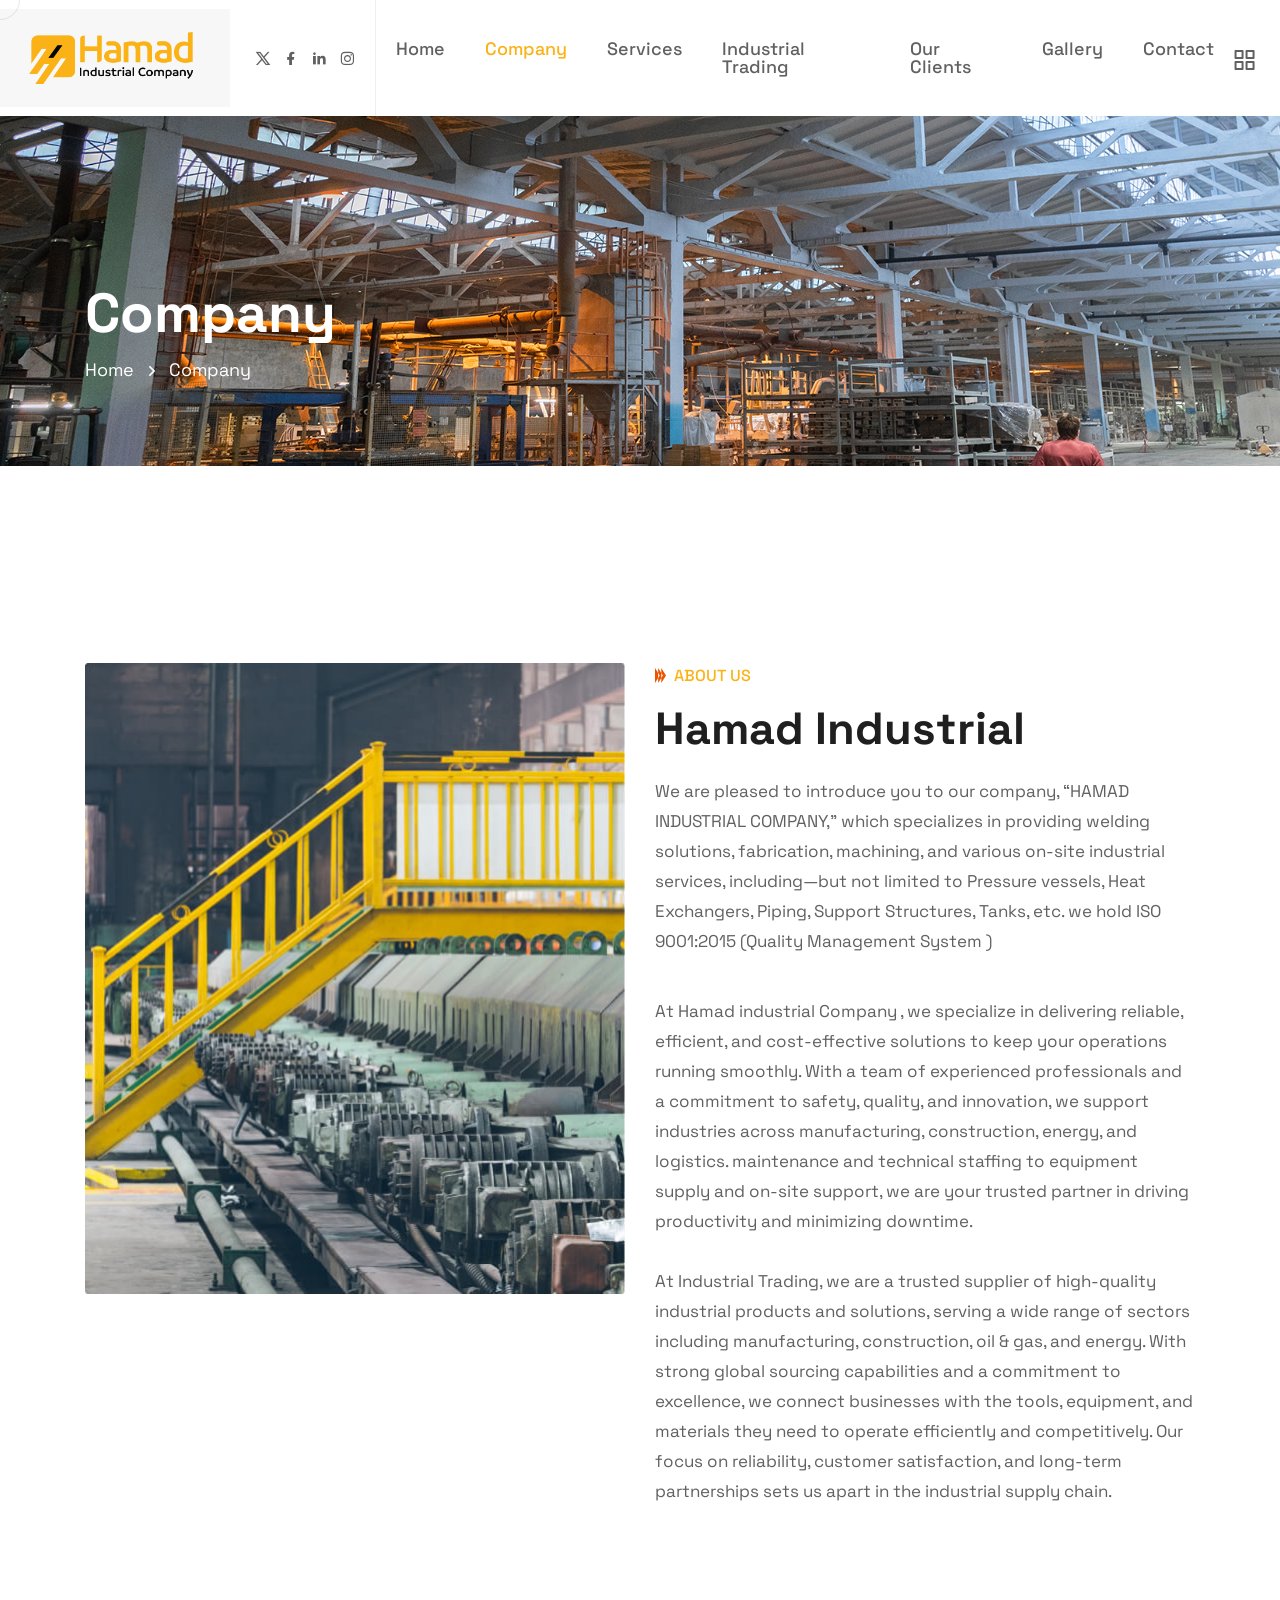
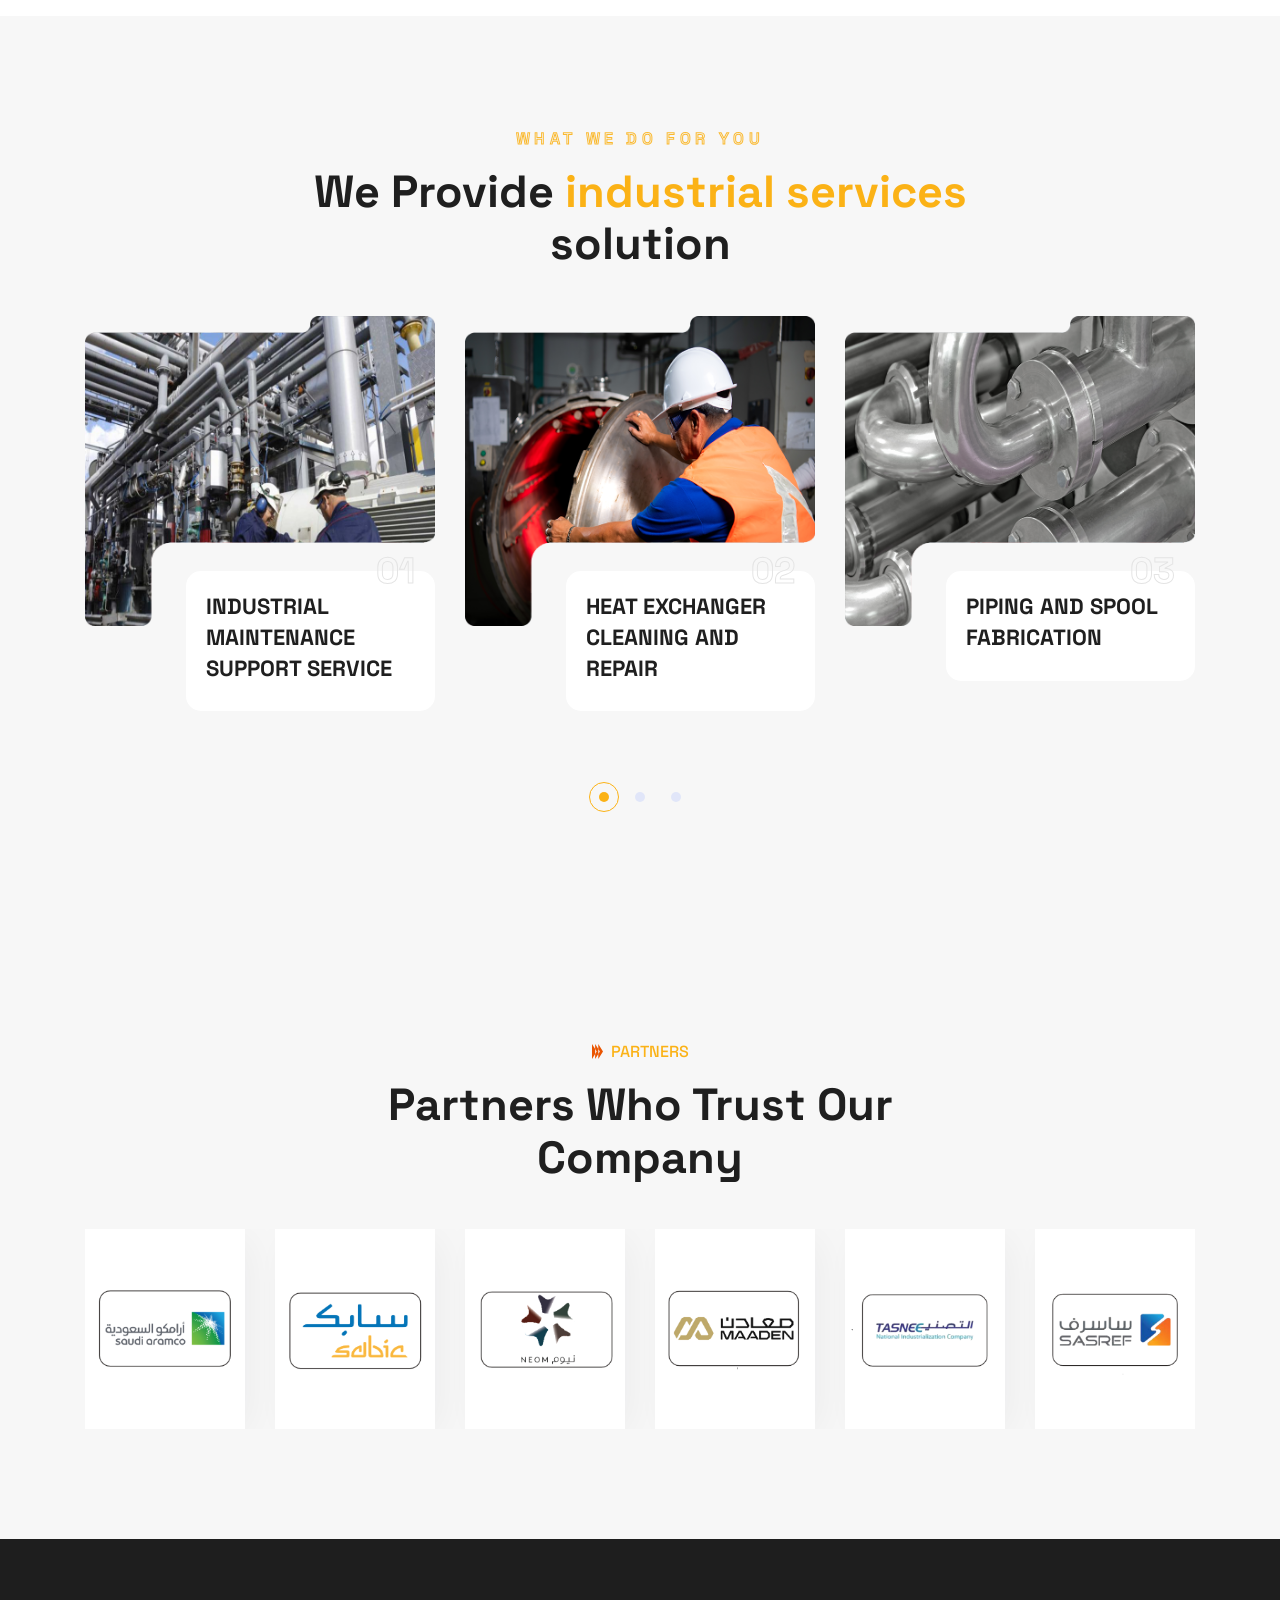
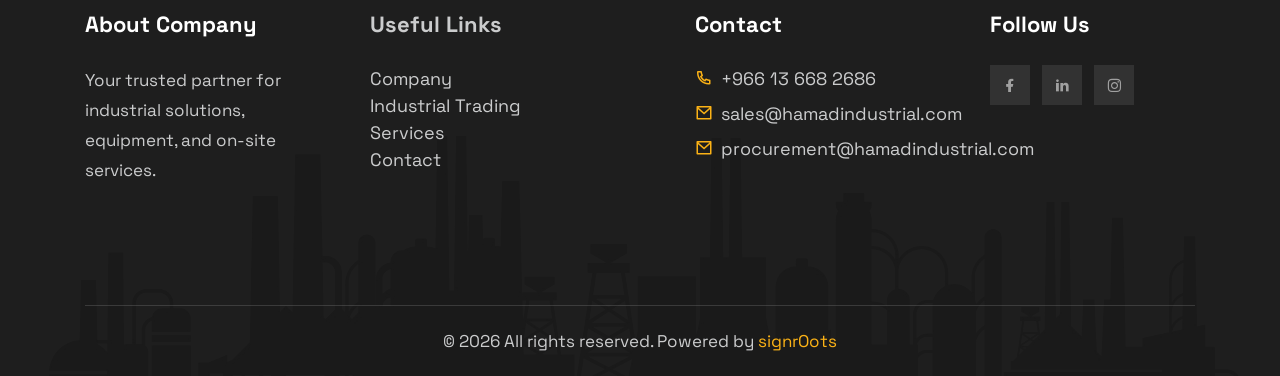
==== Company.html @ 3852805e "client section updated on all pages" ====
<!doctype html>
<html class="no-js" lang="zxx">

<head>
    <meta charset="utf-8">
    <meta http-equiv="x-ua-compatible" content="ie=edge">
    <meta name="template-version" content="1.0.2">
    <title> Company || Hamad Industrial Company</title>
    <meta name="description" content="">
    <meta name="viewport" content="width=device-width, initial-scale=1">
    <!-- Place favicon.ico in the root directory -->
    <link rel="shortcut icon" type="image/x-icon" href="assets/images/favicon.png">
    <!-- CSS here -->
    <link rel="stylesheet" href="assets/css/vendor/bootstrap.min.css">
    <link rel="stylesheet" href="assets/css/vendor/animate.min.css">
    <link rel="stylesheet" href="assets/css/plugins/swiper.min.css">
    <link rel="stylesheet" href="assets/css/plugins/nice-select.css">
    <link rel="stylesheet" href="assets/css/plugins/nouislider.min.css">
    <link rel="stylesheet" href="assets/css/vendor/magnific-popup.css">
    <link rel="stylesheet" href="assets/css/vendor/odometer.min.css">
    <link rel="stylesheet" href="assets/css/vendor/fontawesome-pro.css">
    <link rel="stylesheet" href="assets/css/vendor/spacing.css">
    <link rel="stylesheet" href="assets/css/vendor/remixicon.css">
    <link rel="stylesheet" href="assets/css/main.css">
</head>

<body class="rs-smoother-yes rtl">

    <!-- preloader start -->
    <div id="pre-load">
        <div id="loader" class="loader">
            <div class="loader-container">
                <div class="loader-icon"><img src="assets/images/favicon.png" alt=""></div>
            </div>
        </div>
    </div>
    <!-- preloader end -->

    <!-- preloader start -->

    <div id="rs-mouse">
        <div id="cursor-ball"></div>
    </div>

    <!-- preloader end -->

    <!-- Header area start -->
    <header>
        <div class="rs-header-area rs-header-one" id="header-sticky">
            <div class="container-fluid g-0">
                <div class="rs-header-inner">
                    <div class="rs-header-left">
                        <div class="rs-header-logo-wrapper">
                            <div class="rs-header-logo">
                                <!-- <div class="rs-header-logo-bg"></div> -->
                                <a href="index.html"><img src="assets/images/logo/hamad-logo.png" alt="logo"></a>
                            </div>
                        </div>
                    </div>
                    <div class="rs-header-menu">
                        <div class="rs-theme-social has-transparent has-orange">
                            <a href="#"><i class="ri-twitter-x-line"></i></a>
                            <a href="#"><i class="ri-facebook-fill"></i></a>
                            <a href="#"><i class="ri-linkedin-fill"></i></a>
                            <a href="#"><i class="ri-instagram-line"></i></a>
                        </div>
                        <nav id="mobile-menu" class="main-menu">
                            <ul class="multipage-menu">
                            <li>
                            <a href="index.html">Home</a>
                            </li>

                                <!-- about menu -->
                            <li>
                            <a href="Company.html">Company</a>
                            </li>

                            <!-- service menu -->
                             <li>
                            <a href="services.html">Services</a>
                            </li>
                             <!-- Industrial trading menu -->

                             <li>
                           <a href="industrial-trading.html">Industrial Trading</a>
                            </li>
                             <!-- Our clients menu -->
                             <li>
                            <a href="our-clients.html">Our clients</a>
                            </li>
                             <!-- Our gallery menu -->
                             <li>
                          <a href="gallery.html">Gallery</a>
                            </li>
                                <!-- Our contact menu -->
                             <li>
                            <a href="contact.html">Contact</a>
                            </li>
                            </ul>
                        </nav>
                    </div>
                    <div class="rs-header-right">
                        <div class="rs-header-hamburger">
                            <div class="sidebar-toggle">
                                <a class="bar-icon" href="javascript:void(0)">
                                    <svg xmlns="http://www.w3.org/2000/svg" width="21" height="20" viewBox="0 0 21 20"
                                        fill="none">
                                        <path
                                            d="M8.55566 11H1.55566C1.29045 11 1.03609 11.1054 0.848557 11.2929C0.661021 11.4804 0.555664 11.7348 0.555664 12V19C0.555664 19.2652 0.661021 19.5196 0.848557 19.7071C1.03609 19.8946 1.29045 20 1.55566 20H8.55566C8.82088 20 9.07523 19.8946 9.26277 19.7071C9.45031 19.5196 9.55566 19.2652 9.55566 19V12C9.55566 11.7348 9.45031 11.4804 9.26277 11.2929C9.07523 11.1054 8.82088 11 8.55566 11ZM7.55566 18H2.55566V13H7.55566V18ZM19.5557 0H12.5557C12.2904 0 12.0361 0.105357 11.8486 0.292893C11.661 0.48043 11.5557 0.734784 11.5557 1V8C11.5557 8.26522 11.661 8.51957 11.8486 8.70711C12.0361 8.89464 12.2904 9 12.5557 9H19.5557C19.8209 9 20.0752 8.89464 20.2628 8.70711C20.4503 8.51957 20.5557 8.26522 20.5557 8V1C20.5557 0.734784 20.4503 0.48043 20.2628 0.292893C20.0752 0.105357 19.8209 0 19.5557 0ZM18.5557 7H13.5557V2H18.5557V7ZM19.5557 11H12.5557C12.2904 11 12.0361 11.1054 11.8486 11.2929C11.661 11.4804 11.5557 11.7348 11.5557 12V19C11.5557 19.2652 11.661 19.5196 11.8486 19.7071C12.0361 19.8946 12.2904 20 12.5557 20H19.5557C19.8209 20 20.0752 19.8946 20.2628 19.7071C20.4503 19.5196 20.5557 19.2652 20.5557 19V12C20.5557 11.7348 20.4503 11.4804 20.2628 11.2929C20.0752 11.1054 19.8209 11 19.5557 11ZM18.5557 18H13.5557V13H18.5557V18ZM8.55566 0H1.55566C1.29045 0 1.03609 0.105357 0.848557 0.292893C0.661021 0.48043 0.555664 0.734784 0.555664 1V8C0.555664 8.26522 0.661021 8.51957 0.848557 8.70711C1.03609 8.89464 1.29045 9 1.55566 9H8.55566C8.82088 9 9.07523 8.89464 9.26277 8.70711C9.45031 8.51957 9.55566 8.26522 9.55566 8V1C9.55566 0.734784 9.45031 0.48043 9.26277 0.292893C9.07523 0.105357 8.82088 0 8.55566 0ZM7.55566 7H2.55566V2H7.55566V7Z"
                                            fill="#616161"></path>
                                    </svg>
                                </a>
                            </div>
                        </div>
                    </div>
                </div>
            </div>
        </div>
    </header>
    <!-- Header area end -->

    <!-- Offcanvas area start -->
    <div class="fix">
        <div class="offcanvas-area" data-lenis-prevent>
            <div class="offcanvas-wrapper">
                <div class="offcanvas-content">
                    <div class="offcanvas-top d-flex justify-content-between align-items-center mb-20">
                        <div class="offcanvas-logo">
                            <a class="logo-black" href="index.html"><img src="assets/images/logo/hamad-logo.png"
                                    alt="logo"></a>
                        </div>
                        <div class="offcanvas-close">
                            <button class="offcanvas-close-icon animation--flip">
                                <span class="offcanvas-m-lines">
                                    <span class="offcanvas-m-line line--1"></span><span
                                        class="offcanvas-m-line line--2"></span><span
                                        class="offcanvas-m-line line--3"></span>
                                </span>
                            </button>
                        </div>
                    </div>
                    <div class="offcanvas-about mb-30 d-none d-sm-block">
                        <p>Welcome to Hamad Industrial Company, a trusted provider of welding, fabrication, machining, and on-site industrial services, including pressure vessels, heat exchangers, piping, and tanks.
                        </p>
                    </div>
                    
                    <div class="mobile-menu">
                        <div class="rs-offcanvas-menu mb-25">
                            <nav></nav>
                        </div>
                    </div>
                    <div class="offcanvas-contact mb-30">
                        <h4 class="offcanvas-title-meta">Contact Info</h4>
                        <ul>
                            <li class="d-flex align-items-center gap-15">
                                <div class="offcanvas-contact-icon">
                                    <svg xmlns="http://www.w3.org/2000/svg" width="14" height="18" viewBox="0 0 14 18"
                                        fill="none">
                                        <path
                                            d="M11.8768 9.68475C11.3059 10.835 10.5331 11.9818 9.74128 13.0109C8.95198 14.0368 8.15999 14.9249 7.5643 15.5572C7.48514 15.6412 7.40956 15.7206 7.33802 15.7951C7.26648 15.7206 7.1909 15.6412 7.11174 15.5572C6.51605 14.9249 5.72406 14.0368 4.93476 13.0109C4.14299 11.9818 3.37019 10.835 2.79925 9.68475C2.22242 8.52266 1.89032 7.43373 1.89032 6.5C1.89032 3.50846 4.32934 1.08333 7.33802 1.08333C10.3467 1.08333 12.7857 3.50846 12.7857 6.5C12.7857 7.43373 12.4536 8.52266 11.8768 9.68475ZM7.33802 17.3333C7.33802 17.3333 13.8753 11.1732 13.8753 6.5C13.8753 2.91015 10.9484 0 7.33802 0C3.7276 0 0.800781 2.91015 0.800781 6.5C0.800781 11.1732 7.33802 17.3333 7.33802 17.3333Z"
                                            fill="#6D6D6D"></path>
                                        <path
                                            d="M7.33802 8.66667C6.13455 8.66667 5.15894 7.69662 5.15894 6.5C5.15894 5.30338 6.13455 4.33333 7.33802 4.33333C8.54149 4.33333 9.5171 5.30338 9.5171 6.5C9.5171 7.69662 8.54149 8.66667 7.33802 8.66667ZM7.33802 9.75C9.14323 9.75 10.6066 8.29492 10.6066 6.5C10.6066 4.70507 9.14323 3.25 7.33802 3.25C5.53281 3.25 4.0694 4.70507 4.0694 6.5C4.0694 8.29492 5.53281 9.75 7.33802 9.75Z"
                                            fill="#6D6D6D"></path>
                                    </svg>
                                </div>
                                <div class="offcanvas-contact-text">
                                    <a href="#">7917 Abdulrahman Al Ouzai St,<br> Al Jubail, Saudi Arabia
                                        </a>
                                </div>
                            </li>
                            <li class="d-flex align-items-center gap-15">
                                <div class="offcanvas-contact-icon">
                                    <svg xmlns="http://www.w3.org/2000/svg" width="16" height="16" viewBox="0 0 16 16"
                                        fill="none">
                                        <path
                                            d="M3.65387 1.32849C3.40343 1.00649 2.92745 0.976861 2.639 1.26531L1.60508 2.29923C1.1216 2.78271 0.94387 3.46766 1.1551 4.06847C2.00338 6.48124 3.39215 8.74671 5.32272 10.6773C7.25329 12.6078 9.51876 13.9966 11.9315 14.8449C12.5323 15.0561 13.2173 14.8784 13.7008 14.3949L14.7347 13.361C15.0231 13.0726 14.9935 12.5966 14.6715 12.3461L12.3653 10.5524C12.2008 10.4245 11.9866 10.3793 11.7845 10.4298L9.59541 10.9771C9.00082 11.1257 8.37183 10.9515 7.93845 10.5181L5.48187 8.06155C5.04849 7.62817 4.87427 6.99919 5.02292 6.40459L5.57019 4.21553C5.62073 4.01336 5.57552 3.79918 5.44758 3.63468L3.65387 1.32849ZM1.88477 0.511076C2.62689 -0.231039 3.8515 -0.154797 4.49583 0.673634L6.28954 2.97983C6.6187 3.40304 6.73502 3.95409 6.60498 4.47423L6.05772 6.66329C5.99994 6.8944 6.06766 7.13888 6.2361 7.30732L8.69268 9.7639C8.86113 9.93235 9.1056 10.0001 9.33671 9.94229L11.5258 9.39502C12.0459 9.26499 12.597 9.3813 13.0202 9.71047L15.3264 11.5042C16.1548 12.1485 16.231 13.3731 15.4889 14.1152L14.455 15.1492C13.7153 15.8889 12.6089 16.2137 11.5778 15.8512C9.01754 14.9511 6.61438 13.4774 4.56849 11.4315C2.5226 9.38562 1.04895 6.98246 0.148838 4.42225C-0.213682 3.39112 0.11113 2.28472 0.85085 1.545L1.88477 0.511076Z"
                                            fill="#6D6D6D"></path>
                                        <path
                                            d="M11 0.5C11 0.223858 11.2239 0 11.5 0H15.5C15.7761 0 16 0.223858 16 0.5V4.5C16 4.77614 15.7761 5 15.5 5C15.2239 5 15 4.77614 15 4.5V1.70711L10.8536 5.85355C10.6583 6.04882 10.3417 6.04882 10.1464 5.85355C9.95118 5.65829 9.95118 5.34171 10.1464 5.14645L14.2929 1H11.5C11.2239 1 11 0.776142 11 0.5Z"
                                            fill="#6D6D6D"></path>
                                    </svg>
                                </div>
                                <div class="offcanvas-contact-text">
                                     <a href="tel:+966136682686">+966 13 668 2686</a>
                                </div>
                            </li>
                            <li class="d-flex align-items-center gap-15">
                                <div class="offcanvas-contact-icon">
                                    <svg xmlns="http://www.w3.org/2000/svg" width="16" height="16" viewBox="0 0 16 16"
                                        fill="none">
                                        <path
                                            d="M2 2C0.895431 2 0 2.89543 0 4V12L2.58386e-05 12.0103C0.00555998 13.1101 0.898859 14 2 14H7.5C7.77614 14 8 13.7761 8 13.5C8 13.2239 7.77614 13 7.5 13H2C1.53715 13 1.14774 12.6855 1.03376 12.2586L6.67417 8.7876L8 9.5831L15 5.3831V8.5C15 8.77614 15.2239 9 15.5 9C15.7761 9 16 8.77614 16 8.5V4C16 2.89543 15.1046 2 14 2H2ZM5.70808 8.20794L1 11.1052V5.3831L5.70808 8.20794ZM1 4.2169V4C1 3.44772 1.44772 3 2 3H14C14.5523 3 15 3.44772 15 4V4.2169L8 8.4169L1 4.2169Z"
                                            fill="#6D6D6D"></path>
                                        <path
                                            d="M14.2467 14.2686C15.2567 14.2686 15.8339 13.4116 15.8339 12.2442V12.0344C15.8339 10.4297 14.6402 9 12.5197 9H12.4847C10.421 9 9 10.3598 9 12.4322V12.6465C9 14.8195 10.4385 16 12.3579 16H12.4016C12.9963 16 13.4204 15.9257 13.639 15.8251V15.0949C13.3941 15.2042 12.9656 15.2742 12.4585 15.2742H12.4147C11.0812 15.2742 9.84385 14.4872 9.84385 12.6202V12.4628C9.84385 10.8057 10.9019 9.73891 12.4847 9.73891H12.524C14.0587 9.73891 15.0075 10.7883 15.0075 12.065V12.183C15.0075 13.158 14.6839 13.5734 14.3691 13.5734C14.1374 13.5734 13.9582 13.4247 13.9582 13.1537V10.9631H13.0531V11.5315H13.0225C12.9394 11.2342 12.6552 10.9019 12.0693 10.9019C11.2911 10.9019 10.8101 11.4572 10.8101 12.3011V12.8301C10.8101 13.722 11.2998 14.2642 12.0693 14.2642C12.5415 14.2642 12.9656 14.0369 13.0837 13.6215H13.1274C13.2455 14.0412 13.7439 14.2686 14.2467 14.2686ZM11.7939 12.6814V12.4541C11.7939 11.9076 12.0212 11.6627 12.3666 11.6627C12.664 11.6627 12.9394 11.8551 12.9394 12.371V12.7383C12.9394 13.3111 12.6858 13.4816 12.3754 13.4816C12.0212 13.4816 11.7939 13.2673 11.7939 12.6814Z"
                                            fill="#6D6D6D"></path>
                                    </svg>
                                </div>
                                <div class="offcanvas-contact-text">
                                    <a href="mailto:sales@hamadindustrial.com">sales@hamadindustrial.com</a>
                                </div>
                               
                            </li>
                        </ul>
                    </div>
                    <div class="offcanvas-social">
                        <h4 class="offcanvas-title-meta">Subscribe & Follow</h4>
                        <ul>
                            <li><a href="#"><i class="fab fa-facebook-f"></i></a></li>
                            <li><a href="#"><i class="fab fa-youtube"></i></a></li>
                            <li><a href="#"><i class="fab fa-linkedin"></i></a></li>
                        </ul>
                    </div>
                </div>
            </div>
        </div>
    </div>
    <div class="offcanvas-overlay"></div>
    <div class="offcanvas-overlay-white"></div>
    <!-- Offcanvas area end -->


    <!-- Body main wrapper start -->
    <main>

        <!-- breadcrumb area start -->
        <section class="rs-breadcrumb-area rs-breadcrumb-one p-relative">
            <div class="rs-breadcrumb-bg" data-background="assets/images/bg/breadcrumb-bg-01.png"></div>
            <div class="container">
                <div class="row">
                    <div class="col-xxl-6 col-xl-8 col-lg-8">
                        <div class="rs-breadcrumb-content-wrapper">
                            <div class="rs-breadcrumb-title-wrapper">
                                <h1 class="rs-breadcrumb-title">Company</h1>
                            </div>
                            <div class="rs-breadcrumb-menu">
                                <nav>
                                    <ul>
                                       <li><span><a href="index.html">Home</a></span></li>
                                        <li><span>Company</span></li>
                                    </ul>
                                </nav>
                            </div>
                        </div>
                    </div>
                </div>
            </div>
        </section>
        <!-- breadcrumb area end -->

        <!-- about area start -->
        <section class="rs-about-area section-space rs-about-thirteen">
            <div class="container">
                <div class="row align-items-xxl-center g-5">
                    <div class="col-xl-6 col-lg-5">
                        <div class="rs-about-thumb-wrapper">
                            <div class="rs-about-thumb has-large rs-image scroll_reveal reveal_left reveal-active">
                                <img decoding="async" src="assets/images/about/about-1.png" alt="image">
                            </div>
                            <div class="rs-about-thumb has-small rs-image scroll_reveal reveal_right reveal-active">
                                <img decoding="async" src="assets/images/about/about-2.png" alt="image">
                            </div>
                        </div>
                    </div>
                    <div class="col-xl-6 col-lg-7">
                        <div class="rs-about-wrapper">
                            <div class="rs-about-content-wrapper">
                                <div class="rs-section-title-wrapper">
                                    <span class="rs-section-subtitle has-theme-orange justify-content-start">
                                        <svg xmlns="http://www.w3.org/2000/svg" width="11" height="15"
                                            viewBox="0 0 11 15" fill="none">
                                            <path d="M3.14286 10L0 15L8.78104e-07 0L3.14286 5V10Z" fill="#EA5501">
                                            </path>
                                            <path fill-rule="evenodd" clip-rule="evenodd"
                                                d="M6.28571 10L3.14286 15L3.14286 10L4.71428 7.5L3.14286 5L3.14286 0L6.28571 5L6.28571 10ZM6.28571 10L7.85714 7.5L6.28571 5V0L11 7.5L6.28571 15V10Z"
                                                fill="#EA5501"></path>
                                        </svg>
                                        About Us
                                    </span>
                                    <h2 class="rs-section-title rs-split-text-enable split-in-fade"> Hamad Industrial
                                    </h2>
                                    <p class="descrip">We are pleased to introduce you to our company, “HAMAD INDUSTRIAL COMPANY,” which specializes in providing welding solutions, fabrication, machining, and various on-site industrial services, including—but not limited to Pressure vessels, Heat Exchangers, Piping, Support Structures, Tanks, etc. we hold ISO 9001:2015 (Quality Management System )</p>
                               <p>At Hamad industrial Company , we specialize in delivering reliable, efficient, and cost-effective solutions to keep your operations running smoothly. With a team of experienced professionals and a commitment to safety, quality, and innovation, we support industries across manufacturing, construction, energy, and logistics. maintenance and technical staffing to equipment supply and on-site support, we are your trusted partner in driving productivity and minimizing downtime.</p>
                                <p>At Industrial Trading, we are a trusted supplier of high-quality industrial products and solutions, serving a wide range of sectors including manufacturing, construction, oil & gas, and energy. With strong global sourcing capabilities and a commitment to excellence, we connect businesses with the tools, equipment, and materials they need to operate efficiently and competitively. Our focus on reliability, customer satisfaction, and long-term partnerships sets us apart in the industrial supply chain.</p>
                            </div>
                                
                                <div class="rs-aobut-tab-content-wrapper">
                                    <div class="tab-content rs-about-tab-anim" id="pills-tabContent">
                                        
                                        <div class="tab-pane fade" id="pills-item-two" role="tabpanel"
                                            aria-labelledby="pills-item-two-tab" tabindex="0">
                                            <div class="rs-about-tab-content">
                                                <p>Welcome to Industrie, a leading industry innovator with a rich
                                                    history of
                                                    excellence
                                                    with a passion make also for precision we have been empowering
                                                    industries and
                                                    driving progress for</p>
                                                <div class="rs-about-feature-list">
                                                    <div class="rs-list-item has-theme-orange">
                                                        <ul>
                                                            <li>
                                                                <i class="fa-regular fa-check"></i>
                                                                Quality Control System
                                                            </li>
                                                            <li>
                                                                <i class="fa-regular fa-check"></i>
                                                                Building Quality Industrial
                                                            </li>
                                                        </ul>
                                                    </div>
                                                </div>
                                            </div>
                                        </div>
                                        <div class="tab-pane fade" id="pills-item-three" role="tabpanel"
                                            aria-labelledby="pills-item-three-tab" tabindex="0">
                                            <div class="rs-about-tab-content">
                                                <p>Welcome to Industrie, a leading industry innovator with a rich
                                                    history of
                                                    excellence
                                                    with a passion make also for precision we have been empowering
                                                    industries and
                                                    driving progress for</p>
                                                <div class="rs-about-feature-list">
                                                    <div class="rs-list-item has-theme-orange">
                                                        <ul>
                                                            <li>
                                                                <i class="fa-regular fa-check"></i>
                                                                Quality Control System
                                                            </li>
                                                            <li>
                                                                <i class="fa-regular fa-check"></i>
                                                                Building Quality Industrial
                                                            </li>
                                                        </ul>
                                                    </div>
                                                </div>
                                            </div>
                                        </div>
                                    </div>
                                </div>
                            </div>
                        </div>
                    </div>
                </div>
            </div>
        </section>
        <!-- about area end -->

       

        <!-- services area start -->
        <section class="rs-services-area section-space rs-services-nine primary-bg rs-swiper">
            <div class="container">
                <div class="row  g-5 justify-content-center section-title-space align-items-center">
                    <div class="col-xl-9 col-lg-10">
                        <div class="rs-section-title-wrapper text-center">
                            <span class="rs-section-subtitle has-stroke">
                                What We Do For You
                            </span>
                            <h2 class="rs-section-title rs-split-text-enable split-in-fade">We Provide
                                <span class="rs-theme-orange">industrial
                                    services </span>solution</h2>
                        </div>
                    </div>
                </div>
                <div class="row">
                    <div class="col-12">
                        <div class="rs-services-slider-wrapper">
                            <div class="swiper" data-clone-slides="false" data-loop="false" data-speed="2000"
                                data-autoplay="true" data-dots-dynamic="false" data-hover-pause="true"
                                data-effect="false" data-delay="1000" data-item="3" data-item-xl="2" data-item-lg="2"
                                data-item-md="2" data-item-sm="1" data-item-xs="1" data-item-mobile="1"
                                data-margin="30">
                                <div class="swiper-wrapper process-counts">
                                    <div class="swiper-slide">
                                        <div class="rs-services-item">
                                            <div class="rs-services-thumb">
                                                <img src="assets/images/services/service-1.png" alt="image">
                                            </div>
                                            <div class="rs-services-content">
                                                <h5 class="rs-services-title"><a href="services.html">
                                                        INDUSTRIAL MAINTENANCE SUPPORT SERVICE
                                                    </a></h5>
                                            </div>
                                        </div>
                                    </div>
                                    <div class="swiper-slide">
                                        <div class="rs-services-item">
                                            <div class="rs-services-thumb">
                                                <img src="assets/images/services/service-2.png" alt="image">
                                            </div>
                                            <div class="rs-services-content">
                                                <h5 class="rs-services-title"><a href="services.html">
                                                        HEAT EXCHANGER CLEANING AND REPAIR</a><br>
                                                </h5>
                                            </div>
                                        </div>
                                    </div>
                                    <div class="swiper-slide">
                                        <div class="rs-services-item">
                                            <div class="rs-services-thumb">
                                                <img src="assets/images/services/service-3.png" alt="image">
                                            </div>
                                            <div class="rs-services-content">
                                                <h5 class="rs-services-title"><a href="services.html">
                                                        PIPING AND SPOOL FABRICATION </a><br>
                                                </h5>
                                                <div class="rs-services-descrip">                                                </div>
                                            </div>
                                        </div>
                                    </div>
                                    <div class="swiper-slide">
                                        <div class="rs-services-item">
                                            <div class="rs-services-thumb">
                                                <img src="assets/images/services/service-4.png" alt="image">
                                            </div>
                                            <div class="rs-services-content">
                                                <h5 class="rs-services-title"><a href="services.html">
                                                        TANK & PRESSURE VESSEL FABRICATION & REPAIR
                                                    </a><br></h5>
                                            </div>
                                        </div>
                                    </div>
                                    <div class="swiper-slide">
                                        <div class="rs-services-item">
                                            <div class="rs-services-thumb">
                                                <img src="assets/images/services/service-5.png" alt="image">
                                            </div>
                                            <div class="rs-services-content">
                                                <h5 class="rs-services-title"><a href="services.html">
                                                        VALVE REPLACING AND WELDING SERVICE</a><br>
                                                </h5>
                                            </div>
                                        </div>
                                    </div>
                                </div>
                                <!-- if we need pagination -->
                                <div class="rs-services-pagination">
                                    <div class="swiper-pagination rs-pagination has-theme-orange"></div>
                                </div>
                            </div>
                        </div>
                    </div>
                </div>
            </div>
        </section>
        <!-- services area end -->

        <!-- brand area start -->
        <section class="rs-brand-area rs-brand-one section-space primary-bg rs-swiper">
            <div class="rs-brand-bg-thumb" data-background="assets/images/bg/brand-bg-04.png"></div>
            <div class="container">
                <div class="row  g-5 section-title-space justify-content-center">
                    <div class="col-xl-7 col-lg-7">
                        <div class="rs-section-title-wrapper text-center">
                            <span class="rs-section-subtitle has-theme-orange">
                                <svg xmlns="http://www.w3.org/2000/svg" width="11" height="15" viewBox="0 0 11 15"
                                    fill="none">
                                    <path d="M3.14286 10L0 15L8.78104e-07 0L3.14286 5V10Z" fill="#EA5501"></path>
                                    <path fill-rule="evenodd" clip-rule="evenodd"
                                        d="M6.28571 10L3.14286 15L3.14286 10L4.71428 7.5L3.14286 5L3.14286 0L6.28571 5L6.28571 10ZM6.28571 10L7.85714 7.5L6.28571 5V0L11 7.5L6.28571 15V10Z"
                                        fill="#EA5501"></path>
                                </svg>
                                Partners
                            </span>
                            <h2 class="rs-section-title rs-split-text-enable split-in-fade">Partners Who Trust Our Company
                            </h2>
                        </div>
                    </div>
                </div>
                <div class="row">
                    <div class="col-xl-12">
                        <div class="rs-brand-wrapper">
                            <div class="swiper" data-clone-slides="false" data-loop="true" data-speed="1500"
                                data-autoplay="false" data-dots-dynamic="false" data-center-mode="false"
                                data-hover-pause="true" data-effect="false" data-delay="1500" data-item="6"
                                data-item-xl="4" data-item-lg="4" data-item-md="3" data-item-sm="2" data-item-xs="2"
                                data-item-mobile="1">
                                <div class="swiper-wrapper">
                                    <div class="swiper-slide">
                                        <div class="rs-brand-item">
                                            <div class="rs-brand-thumb">
                                                <img src="assets/images/client/client-1.png" alt="image">
                                            </div>
                                        </div>
                                    </div>
                                    <div class="swiper-slide">
                                        <div class="rs-brand-item">
                                            <div class="rs-brand-thumb">
                                                <img src="assets/images/client/client-2.png" alt="image">
                                            </div>
                                        </div>
                                    </div>
                                    <div class="swiper-slide">
                                        <div class="rs-brand-item">
                                            <div class="rs-brand-thumb">
                                                <img src="assets/images/client/client-3.png" alt="image">
                                            </div>
                                        </div>
                                    </div>
                                    <div class="swiper-slide">
                                        <div class="rs-brand-item">
                                            <div class="rs-brand-thumb">
                                                <img src="assets/images/client/client-4.png" alt="image">
                                            </div>
                                        </div>
                                    </div>
                                    <div class="swiper-slide">
                                        <div class="rs-brand-item">
                                            <div class="rs-brand-thumb">
                                                <img src="assets/images/client/client-5.png" alt="image">
                                            </div>
                                        </div>
                                    </div>
                                    <div class="swiper-slide">
                                        <div class="rs-brand-item">
                                            <div class="rs-brand-thumb">
                                                <img src="assets/images/client/client-6.png" alt="image">
                                            </div>
                                        </div>
                                    </div>
                                    <div class="swiper-slide">
                                        <div class="rs-brand-item">
                                            <div class="rs-brand-thumb">
                                                <img src="assets/images/client/client-7.png" alt="image">
                                            </div>
                                        </div>
                                    </div>
                                    <div class="swiper-slide">
                                        <div class="rs-brand-item">
                                            <div class="rs-brand-thumb">
                                                <img src="assets/images/client/client-8.png" alt="image">
                                            </div>
                                        </div>
                                    </div>
                                    <div class="swiper-slide">
                                        <div class="rs-brand-item">
                                            <div class="rs-brand-thumb">
                                                <img src="assets/images/client/client-9.png" alt="image">
                                            </div>
                                        </div>
                                    </div>
                                </div>
                            </div>
                        </div>
                    </div>
                </div>
            </div>
        </section>
        <!-- brand area end -->


       

    </main>
    <!-- Body main wrapper end -->

    <div class="rs-footer-bg-thumb-wrapper has-theme-orange">
        <div class="rs-footer-bg-thumb" data-background="assets/images/bg/footer-bg-02.png"></div>

    
        <!-- Body main wrapper end -->

  <!-- footer area start -->
<footer>
    <div class="rs-footer-area rs-footer-two has-theme-orange">
        <div class="container">
            <div class="rs-footer-top">
                <div class="row g-5">
                    <!--  About Company -->
                    <div class="col-xxl-3 col-xl-3 col-lg-3 col-md-6 col-sm-6">
                        <div class="rs-footer-widget footer-2-col-1 text-center text-md-start">
                            <h5 class="rs-footer-widget-title">About Company</h5>
                            <div class="rs-footer-widget-content">
                                <p class="rs-footer-widget-description">
                                    Your trusted partner for industrial solutions, equipment, and on-site services.
                                </p>
                            </div>
                        </div>
                    </div>

                   <!-- Useful Links -->
                    <div class="col-xxl-3 col-xl-3 col-lg-3 col-md-6 col-sm-6">
                        <div class="rs-footer-widget footer-2-col-2">
                            <h5 class="rs-footer-widget-title" style="color: #cbcccd;">Useful Links</h5>
                            <div class="rs-footer-widget-content">
                                <ul class="rs-footer-widget-links has-theme-orange" style="list-style: none; padding: 0; margin: 0;">
                                    <li><a href="Company.html" style="color: #cbcccd; text-decoration: none;">Company</a></li>
                                    <li><a href="industrial-trading.html" style="color: #cbcccd; text-decoration: none;">Industrial Trading</a></li>
                                   <li><a href="services.html" style="color: #cbcccd; text-decoration: none;">Services</a></li>
                                    <li><a href="contact.html" style="color: #cbcccd; text-decoration: none;">Contact</a></li>
                                </ul>
                            </div>
                        </div>
                    </div>

                     <!-- Contact -->
                    <div class="col-xxl-3 col-xl-3 col-lg-3 col-md-6 col-sm-6">
                        <div class="rs-footer-widget footer-2-col-3">
                            <h5 class="rs-footer-widget-title">Contact</h5>
                            <div class="rs-footer-widget-content">
                                <ul class="rs-footer-contact-info list-unstyled">
                                    <li style="display: flex; align-items: center; gap: 8px; margin-bottom: 8px;">
                                        <i class="ri-phone-line" style="font-size: 18px; color: var(--theme-color, #fbb216);"></i>
                                        <a href="tel:+966136682686" style="color: #cbcccd; text-decoration: none;"> +966 13 668 2686</a>
                                    </li>
                                    <li style="display: flex; align-items: center; gap: 8px; margin-bottom: 8px;">
                                        <i class="ri-mail-line" style="font-size: 18px; color: var(--theme-color, #fbb216);"></i>
                                       <a href="mailto:sales@hamadindustrial.com" style="color: #cbcccd; text-decoration: none;"> sales@hamadindustrial.com</a>
                                    </li>
                                    <li style="display: flex; align-items: center; gap: 8px;">
                                        <i class="ri-mail-line" style="font-size: 18px; color: var(--theme-color, #fbb216);"></i>
                                        <a href="mailto:procurement@hamadindustrial.com"   style="color: #cbcccd; text-decoration: none;" >procurement@hamadindustrial.com</a>
                                    </li>
                                </ul>
                            </div>
                        </div>
                    </div>

                    <!--  Social Media -->
                    <div class="col-xxl-3 col-xl-3 col-lg-3 col-md-6 col-sm-6">
                        <div class="rs-footer-widget footer-2-col-4">
                            <h5 class="rs-footer-widget-title">Follow Us</h5>
                            <div class="rs-footer-widget-content">
                                <div class="rs-theme-social has-theme-orange" style="display: flex; gap: 12px;">
                                    <a href="#"><i class="ri-facebook-fill"></i></a>
                                    <a href="#"><i class="ri-linkedin-fill"></i></a>
                                    <a href="#"><i class="ri-instagram-line"></i></a>
                                </div>
                            </div>
                        </div>
                    </div>
                </div>
            </div>

            <!-- Footer Copyright -->
            <div class="rs-footer-copyright-area rs-copyright-one">
                <div class="container">
                    <div class="row justify-content-center">
                        <div class="col-xl-12">
                            <div class="rs-footer-copyright has-theme-orange text-center">
                                <p class="underline">© <span id="year">2025</span> All rights reserved. Powered by 
                                    <a href="https://signroots.com/" target="_blank" rel="noopener noreferrer">signrOots</a>
                                </p>
                            </div>
                        </div>
                    </div>
                </div>
            </div>
        </div>
    </div>
</footer>
<!-- footer area end -->

    </div>


    <!-- back to top -->
    <!-- Backtotop start -->
    <div class="backtotop-wrap cursor-pointer">
        <svg class="backtotop-circle svg-content" width="100%" height="100%" viewBox="-1 -1 102 102">
            <path d="M50,1 a49,49 0 0,1 0,98 a49,49 0 0,1 0,-98" />
        </svg>
    </div>
    <!-- Backtotop end -->

    <!-- JS here -->
    <script src="assets/js/vendor/jquery-3.7.1.min.js"></script>
    <script src="assets/js/plugins/waypoints.min.js"></script>
    <script src="assets/js/vendor/bootstrap.bundle.min.js"></script>
    <script src="assets/js/plugins/meanmenu.min.js"></script>
    <script src="assets/js/plugins/swiper.min.js"></script>
    <script src="assets/js/plugins/wow.min.js"></script>
    <script src="assets/js/vendor/magnific-popup.min.js"></script>
    <script src="assets/js/vendor/isotope.pkgd.min.js"></script>
    <script src="assets/js/vendor/imagesloaded.pkgd.min.js"></script>
    <script src="assets/js/plugins/nice-select.min.js"></script>
    <script src="assets/js/plugins/jarallax.min.js"></script>
    <script src="assets/js/vendor/ajax-form.js"></script>
    <script src="assets/js/plugins/easypie.js"></script>
    <script src="assets/js/plugins/headding-title.js"></script>
    <script src="assets/js/plugins/lenis.min.js"></script>
    <script src="assets/js/plugins/gsap.min.js"></script>
    <script src="assets/js/plugins/rs-anim-int.js"></script>
    <script src="assets/js/plugins/rs-scroll-trigger.min.js"></script>
    <script src="assets/js/plugins/rs-splitText.min.js"></script>
    <script src="assets/js/plugins/jquery.lettering.js"></script>
    <script src="assets/js/plugins/parallax-effect.min.js"></script>
    <script src="assets/js/plugins/jquery.appear.min.js"></script>
    <script src="assets/js/plugins/marquee.min.js"></script>
    <script src="assets/js/plugins/chart.umd.min.js"></script>
    <script src="assets/js/plugins/nouislider.min.js"></script>
    <script src="assets/js/vendor/purecounter.js"></script>
    <script src="assets/js/vendor/odometer.min.js"></script>
    <script src="assets/js/main.js"></script>
</body>

</html>
---- assets/css/plugins/nouislider.min.css ----
.noUi-target,.noUi-target *{-webkit-touch-callout:none;-webkit-tap-highlight-color:transparent;-webkit-user-select:none;-ms-touch-action:none;touch-action:none;-ms-user-select:none;-moz-user-select:none;user-select:none;-webkit-box-sizing:border-box;box-sizing:border-box}.noUi-target{position:relative}.noUi-base,.noUi-connects{width:100%;height:100%;position:relative;z-index:1}.noUi-connects{overflow:hidden;z-index:0}.noUi-connect,.noUi-origin{will-change:transform;position:absolute;z-index:1;top:0;right:0;height:100%;width:100%;-ms-transform-origin:0 0;-webkit-transform-origin:0 0;-webkit-transform-style:preserve-3d;transform-origin:0 0;-webkit-transform-style:flat;transform-style:flat}.noUi-txt-dir-rtl.noUi-horizontal .noUi-origin{left:0;right:auto}.noUi-vertical .noUi-origin{top:-100%;width:0}.noUi-horizontal .noUi-origin{height:0}.noUi-handle{-webkit-backface-visibility:hidden;backface-visibility:hidden;position:absolute}.noUi-touch-area{height:100%;width:100%}.noUi-state-tap .noUi-connect,.noUi-state-tap .noUi-origin{-webkit-transition:transform .3s;-webkit-transition:-webkit-transform .3s;transition:-webkit-transform .3s;transition:transform .3s;transition:transform .3s, -webkit-transform .3s}.noUi-state-drag *{cursor:inherit!important}.noUi-horizontal{height:18px}.noUi-horizontal .noUi-handle{width:34px;height:28px;right:-17px;top:-6px}.noUi-vertical{width:18px}.noUi-vertical .noUi-handle{width:28px;height:34px;right:-6px;bottom:-17px}.noUi-txt-dir-rtl.noUi-horizontal .noUi-handle{left:-17px;right:auto}.noUi-target{background:#FAFAFA;border-radius:4px;border:1px solid #D3D3D3;-webkit-box-shadow:inset 0 1px 1px #F0F0F0,0 3px 6px -5px #BBB;box-shadow:inset 0 1px 1px #F0F0F0,0 3px 6px -5px #BBB}.noUi-connects{border-radius:3px}.noUi-connect{background:#3FB8AF}.noUi-draggable{cursor:ew-resize}.noUi-vertical .noUi-draggable{cursor:ns-resize}.noUi-handle{border:1px solid #D9D9D9;border-radius:3px;background:#FFF;cursor:default;-webkit-box-shadow:inset 0 0 1px #FFF,inset 0 1px 7px #EBEBEB,0 3px 6px -3px #BBB;box-shadow:inset 0 0 1px #FFF,inset 0 1px 7px #EBEBEB,0 3px 6px -3px #BBB}.noUi-active{-webkit-box-shadow:inset 0 0 1px #FFF,inset 0 1px 7px #DDD,0 3px 6px -3px #BBB;box-shadow:inset 0 0 1px #FFF,inset 0 1px 7px #DDD,0 3px 6px -3px #BBB}.noUi-handle:after,.noUi-handle:before{content:"";display:block;position:absolute;height:14px;width:1px;background:#E8E7E6;left:14px;top:6px}.noUi-handle:after{left:17px}.noUi-vertical .noUi-handle:after,.noUi-vertical .noUi-handle:before{width:14px;height:1px;left:6px;top:14px}.noUi-vertical .noUi-handle:after{top:17px}[disabled] .noUi-connect{background:#B8B8B8}[disabled] .noUi-handle,[disabled].noUi-handle,[disabled].noUi-target{cursor:not-allowed}.noUi-pips,.noUi-pips *{-webkit-box-sizing:border-box;box-sizing:border-box}.noUi-pips{position:absolute;color:#999}.noUi-value{position:absolute;white-space:nowrap;text-align:center}.noUi-value-sub{color:#ccc;font-size:10px}.noUi-marker{position:absolute;background:#CCC}.noUi-marker-sub{background:#AAA}.noUi-marker-large{background:#AAA}.noUi-pips-horizontal{padding:10px 0;height:80px;top:100%;left:0;width:100%}.noUi-value-horizontal{-webkit-transform:translate(-50%,50%);-ms-transform:translate(-50%,50%);transform:translate(-50%,50%)}.noUi-rtl .noUi-value-horizontal{-webkit-transform:translate(50%,50%);-ms-transform:translate(50%,50%);transform:translate(50%,50%)}.noUi-marker-horizontal.noUi-marker{margin-left:-1px;width:2px;height:5px}.noUi-marker-horizontal.noUi-marker-sub{height:10px}.noUi-marker-horizontal.noUi-marker-large{height:15px}.noUi-pips-vertical{padding:0 10px;height:100%;top:0;left:100%}.noUi-value-vertical{-webkit-transform:translate(0,-50%);-ms-transform:translate(0,-50%);transform:translate(0,-50%);padding-left:25px}.noUi-rtl .noUi-value-vertical{-webkit-transform:translate(0,50%);-ms-transform:translate(0,50%);transform:translate(0,50%)}.noUi-marker-vertical.noUi-marker{width:5px;height:2px;margin-top:-1px}.noUi-marker-vertical.noUi-marker-sub{width:10px}.noUi-marker-vertical.noUi-marker-large{width:15px}.noUi-tooltip{display:block;position:absolute;border:1px solid #D9D9D9;border-radius:3px;background:#fff;color:#000;padding:5px;text-align:center;white-space:nowrap}.noUi-horizontal .noUi-tooltip{-webkit-transform:translate(-50%,0);-ms-transform:translate(-50%,0);transform:translate(-50%,0);left:50%;bottom:120%}.noUi-vertical .noUi-tooltip{-webkit-transform:translate(0,-50%);-ms-transform:translate(0,-50%);transform:translate(0,-50%);top:50%;right:120%}.noUi-horizontal .noUi-origin>.noUi-tooltip{-webkit-transform:translate(50%,0);-ms-transform:translate(50%,0);transform:translate(50%,0);left:auto;bottom:10px}.noUi-vertical .noUi-origin>.noUi-tooltip{-webkit-transform:translate(0,-18px);-ms-transform:translate(0,-18px);transform:translate(0,-18px);top:auto;right:28px}
---- assets/css/vendor/spacing.css ----
.mt-5{margin-top:5px !important}.mt-10{margin-top:10px}.mt-15{margin-top:15px}.mt-20{margin-top:20px}.mt-25{margin-top:25px}.mt-30{margin-top:30px}.mt-35{margin-top:35px}.mt-40{margin-top:40px}.mt-45{margin-top:45px}.mt-50{margin-top:50px}.mt-55{margin-top:55px}.mt-60{margin-top:60px}.mt-65{margin-top:65px}.mt-70{margin-top:70px}.mt-75{margin-top:75px}.mt-80{margin-top:80px}.mt-85{margin-top:85px}.mt-90{margin-top:90px}.mt-95{margin-top:95px}.mt-100{margin-top:100px}.mt-105{margin-top:105px}.mt-110{margin-top:110px}.mt-115{margin-top:115px}.mt-120{margin-top:120px}.mt-125{margin-top:125px}.mt-130{margin-top:130px}.mt-135{margin-top:135px}.mt-140{margin-top:140px}.mt-145{margin-top:145px}.mt-150{margin-top:150px}.mt-155{margin-top:155px}.mt-160{margin-top:160px}.mt-165{margin-top:165px}.mt-170{margin-top:170px}.mt-175{margin-top:175px}.mt-180{margin-top:180px}.mt-185{margin-top:185px}.mt-190{margin-top:190px}.mt-195{margin-top:195px}.mt-200{margin-top:200px}.mb-5{margin-bottom:5px !important}.mb-10{margin-bottom:10px}.mb-15{margin-bottom:15px}.mb-20{margin-bottom:20px}.mb-25{margin-bottom:25px}.mb-30{margin-bottom:30px}.mb-35{margin-bottom:35px}.mb-40{margin-bottom:40px}.mb-45{margin-bottom:45px}.mb-50{margin-bottom:50px}.mb-55{margin-bottom:55px}.mb-60{margin-bottom:60px}.mb-65{margin-bottom:65px}.mb-70{margin-bottom:70px}.mb-75{margin-bottom:75px}.mb-80{margin-bottom:80px}.mb-85{margin-bottom:85px}.mb-90{margin-bottom:90px}.mb-95{margin-bottom:95px}.mb-100{margin-bottom:100px}.mb-105{margin-bottom:105px}.mb-110{margin-bottom:110px}.mb-115{margin-bottom:115px}.mb-120{margin-bottom:120px}.mb-125{margin-bottom:125px}.mb-130{margin-bottom:130px}.mb-135{margin-bottom:135px}.mb-140{margin-bottom:140px}.mb-145{margin-bottom:145px}.mb-150{margin-bottom:150px}.mb-155{margin-bottom:155px}.mb-160{margin-bottom:160px}.mb-165{margin-bottom:165px}.mb-170{margin-bottom:170px}.mb-175{margin-bottom:175px}.mb-180{margin-bottom:180px}.mb-185{margin-bottom:185px}.mb-190{margin-bottom:190px}.mb-195{margin-bottom:195px}.mb-200{margin-bottom:200px}.ml-5{-webkit-margin-start:5px;-moz-margin-start:5px;margin-inline-start:5px}.ml-10{-webkit-margin-start:10px;-moz-margin-start:10px;margin-inline-start:10px}.ml-15{-webkit-margin-start:15px;-moz-margin-start:15px;margin-inline-start:15px}.ml-20{-webkit-margin-start:20px;-moz-margin-start:20px;margin-inline-start:20px}.ml-25{-webkit-margin-start:25px;-moz-margin-start:25px;margin-inline-start:25px}.ml-30{-webkit-margin-start:30px;-moz-margin-start:30px;margin-inline-start:30px}.ml-35{-webkit-margin-start:35px;-moz-margin-start:35px;margin-inline-start:35px}.ml-40{-webkit-margin-start:40px;-moz-margin-start:40px;margin-inline-start:40px}.ml-45{-webkit-margin-start:45px;-moz-margin-start:45px;margin-inline-start:45px}.ml-50{-webkit-margin-start:50px;-moz-margin-start:50px;margin-inline-start:50px}.ml-55{-webkit-margin-start:55px;-moz-margin-start:55px;margin-inline-start:55px}.ml-60{-webkit-margin-start:60px;-moz-margin-start:60px;margin-inline-start:60px}.ml-65{-webkit-margin-start:65px;-moz-margin-start:65px;margin-inline-start:65px}.ml-70{-webkit-margin-start:70px;-moz-margin-start:70px;margin-inline-start:70px}.ml-75{-webkit-margin-start:75px;-moz-margin-start:75px;margin-inline-start:75px}.ml-80{-webkit-margin-start:80px;-moz-margin-start:80px;margin-inline-start:80px}.ml-85{-webkit-margin-start:85px;-moz-margin-start:85px;margin-inline-start:85px}.ml-90{-webkit-margin-start:90px;-moz-margin-start:90px;margin-inline-start:90px}.ml-95{-webkit-margin-start:95px;-moz-margin-start:95px;margin-inline-start:95px}.ml-100{-webkit-margin-start:100px;-moz-margin-start:100px;margin-inline-start:100px}.ml-105{-webkit-margin-start:105px;-moz-margin-start:105px;margin-inline-start:105px}.ml-110{-webkit-margin-start:110px;-moz-margin-start:110px;margin-inline-start:110px}.ml-115{-webkit-margin-start:115px;-moz-margin-start:115px;margin-inline-start:115px}.ml-120{-webkit-margin-start:120px;-moz-margin-start:120px;margin-inline-start:120px}.ml-125{-webkit-margin-start:125px;-moz-margin-start:125px;margin-inline-start:125px}.ml-130{-webkit-margin-start:130px;-moz-margin-start:130px;margin-inline-start:130px}.ml-135{-webkit-margin-start:135px;-moz-margin-start:135px;margin-inline-start:135px}.ml-140{-webkit-margin-start:140px;-moz-margin-start:140px;margin-inline-start:140px}.ml-145{-webkit-margin-start:145px;-moz-margin-start:145px;margin-inline-start:145px}.ml-150{-webkit-margin-start:150px;-moz-margin-start:150px;margin-inline-start:150px}.ml-155{-webkit-margin-start:155px;-moz-margin-start:155px;margin-inline-start:155px}.ml-160{-webkit-margin-start:160px;-moz-margin-start:160px;margin-inline-start:160px}.ml-165{-webkit-margin-start:165px;-moz-margin-start:165px;margin-inline-start:165px}.ml-170{-webkit-margin-start:170px;-moz-margin-start:170px;margin-inline-start:170px}.ml-175{-webkit-margin-start:175px;-moz-margin-start:175px;margin-inline-start:175px}.ml-180{-webkit-margin-start:180px;-moz-margin-start:180px;margin-inline-start:180px}.ml-185{-webkit-margin-start:185px;-moz-margin-start:185px;margin-inline-start:185px}.ml-190{-webkit-margin-start:190px;-moz-margin-start:190px;margin-inline-start:190px}.ml-195{-webkit-margin-start:195px;-moz-margin-start:195px;margin-inline-start:195px}.ml-200{-webkit-margin-start:200px;-moz-margin-start:200px;margin-inline-start:200px}.mr-5{-webkit-margin-end:5px;-moz-margin-end:5px;margin-inline-end:5px}.mr-10{-webkit-margin-end:10px;-moz-margin-end:10px;margin-inline-end:10px}.mr-15{-webkit-margin-end:15px;-moz-margin-end:15px;margin-inline-end:15px}.mr-20{-webkit-margin-end:20px;-moz-margin-end:20px;margin-inline-end:20px}.mr-25{-webkit-margin-end:25px;-moz-margin-end:25px;margin-inline-end:25px}.mr-30{-webkit-margin-end:30px;-moz-margin-end:30px;margin-inline-end:30px}.mr-35{-webkit-margin-end:35px;-moz-margin-end:35px;margin-inline-end:35px}.mr-40{-webkit-margin-end:40px;-moz-margin-end:40px;margin-inline-end:40px}.mr-45{-webkit-margin-end:45px;-moz-margin-end:45px;margin-inline-end:45px}.mr-50{-webkit-margin-end:50px;-moz-margin-end:50px;margin-inline-end:50px}.mr-55{-webkit-margin-end:55px;-moz-margin-end:55px;margin-inline-end:55px}.mr-60{-webkit-margin-end:60px;-moz-margin-end:60px;margin-inline-end:60px}.mr-65{-webkit-margin-end:65px;-moz-margin-end:65px;margin-inline-end:65px}.mr-70{-webkit-margin-end:70px;-moz-margin-end:70px;margin-inline-end:70px}.mr-75{-webkit-margin-end:75px;-moz-margin-end:75px;margin-inline-end:75px}.mr-80{-webkit-margin-end:80px;-moz-margin-end:80px;margin-inline-end:80px}.mr-85{-webkit-margin-end:85px;-moz-margin-end:85px;margin-inline-end:85px}.mr-90{-webkit-margin-end:90px;-moz-margin-end:90px;margin-inline-end:90px}.mr-95{-webkit-margin-end:95px;-moz-margin-end:95px;margin-inline-end:95px}.mr-100{-webkit-margin-end:100px;-moz-margin-end:100px;margin-inline-end:100px}.mr-105{-webkit-margin-end:105px;-moz-margin-end:105px;margin-inline-end:105px}.mr-110{-webkit-margin-end:110px;-moz-margin-end:110px;margin-inline-end:110px}.mr-115{-webkit-margin-end:115px;-moz-margin-end:115px;margin-inline-end:115px}.mr-120{-webkit-margin-end:120px;-moz-margin-end:120px;margin-inline-end:120px}.mr-125{-webkit-margin-end:125px;-moz-margin-end:125px;margin-inline-end:125px}.mr-130{-webkit-margin-end:130px;-moz-margin-end:130px;margin-inline-end:130px}.mr-135{-webkit-margin-end:135px;-moz-margin-end:135px;margin-inline-end:135px}.mr-140{-webkit-margin-end:140px;-moz-margin-end:140px;margin-inline-end:140px}.mr-145{-webkit-margin-end:145px;-moz-margin-end:145px;margin-inline-end:145px}.mr-150{-webkit-margin-end:150px;-moz-margin-end:150px;margin-inline-end:150px}.mr-155{-webkit-margin-end:155px;-moz-margin-end:155px;margin-inline-end:155px}.mr-160{-webkit-margin-end:160px;-moz-margin-end:160px;margin-inline-end:160px}.mr-165{-webkit-margin-end:165px;-moz-margin-end:165px;margin-inline-end:165px}.mr-170{-webkit-margin-end:170px;-moz-margin-end:170px;margin-inline-end:170px}.mr-175{-webkit-margin-end:175px;-moz-margin-end:175px;margin-inline-end:175px}.mr-180{-webkit-margin-end:180px;-moz-margin-end:180px;margin-inline-end:180px}.mr-185{-webkit-margin-end:185px;-moz-margin-end:185px;margin-inline-end:185px}.mr-190{-webkit-margin-end:190px;-moz-margin-end:190px;margin-inline-end:190px}.mr-195{-webkit-margin-end:195px;-moz-margin-end:195px;margin-inline-end:195px}.mr-200{-webkit-margin-end:200px;-moz-margin-end:200px;margin-inline-end:200px}.pt-5{padding-top:5px !important}.pt-10{padding-top:10px}.pt-15{padding-top:15px}.pt-20{padding-top:20px}.pt-25{padding-top:25px}.pt-30{padding-top:30px}.pt-35{padding-top:35px}.pt-40{padding-top:40px}.pt-45{padding-top:45px}.pt-50{padding-top:50px}.pt-55{padding-top:55px}.pt-60{padding-top:60px}.pt-65{padding-top:65px}.pt-70{padding-top:70px}.pt-75{padding-top:75px}.pt-80{padding-top:80px}.pt-85{padding-top:85px}.pt-90{padding-top:90px}.pt-95{padding-top:95px}.pt-100{padding-top:100px}.pt-105{padding-top:105px}.pt-110{padding-top:110px}.pt-115{padding-top:115px}.pt-120{padding-top:120px}.pt-125{padding-top:125px}.pt-130{padding-top:130px}.pt-135{padding-top:135px}.pt-140{padding-top:140px}.pt-145{padding-top:145px}.pt-150{padding-top:150px}.pt-155{padding-top:155px}.pt-160{padding-top:160px}.pt-165{padding-top:165px}.pt-170{padding-top:170px}.pt-175{padding-top:175px}.pt-180{padding-top:180px}.pt-185{padding-top:185px}.pt-190{padding-top:190px}.pt-195{padding-top:195px}.pt-200{padding-top:200px}.pb-5{padding-bottom:5px !important}.pb-10{padding-bottom:10px}.pb-15{padding-bottom:15px}.pb-20{padding-bottom:20px}.pb-25{padding-bottom:25px}.pb-30{padding-bottom:30px}.pb-35{padding-bottom:35px}.pb-40{padding-bottom:40px}.pb-45{padding-bottom:45px}.pb-50{padding-bottom:50px}.pb-55{padding-bottom:55px}.pb-60{padding-bottom:60px}.pb-65{padding-bottom:65px}.pb-70{padding-bottom:70px}.pb-75{padding-bottom:75px}.pb-80{padding-bottom:80px}.pb-85{padding-bottom:85px}.pb-90{padding-bottom:90px}.pb-95{padding-bottom:95px}.pb-100{padding-bottom:100px}.pb-105{padding-bottom:105px}.pb-110{padding-bottom:110px}.pb-115{padding-bottom:115px}.pb-120{padding-bottom:120px}.pb-125{padding-bottom:125px}.pb-130{padding-bottom:130px}.pb-135{padding-bottom:135px}.pb-140{padding-bottom:140px}.pb-145{padding-bottom:145px}.pb-150{padding-bottom:150px}.pb-155{padding-bottom:155px}.pb-160{padding-bottom:160px}.pb-165{padding-bottom:165px}.pb-170{padding-bottom:170px}.pb-175{padding-bottom:175px}.pb-180{padding-bottom:180px}.pb-185{padding-bottom:185px}.pb-190{padding-bottom:190px}.pb-195{padding-bottom:195px}.pb-200{padding-bottom:200px}.pl-5{-webkit-padding-start:5px;-moz-padding-start:5px;padding-inline-start:5px}.pl-10{-webkit-padding-start:10px;-moz-padding-start:10px;padding-inline-start:10px}.pl-15{-webkit-padding-start:15px;-moz-padding-start:15px;padding-inline-start:15px}.pl-20{-webkit-padding-start:20px;-moz-padding-start:20px;padding-inline-start:20px}.pl-25{-webkit-padding-start:25px;-moz-padding-start:25px;padding-inline-start:25px}.pl-30{-webkit-padding-start:30px;-moz-padding-start:30px;padding-inline-start:30px}.pl-35{-webkit-padding-start:35px;-moz-padding-start:35px;padding-inline-start:35px}.pl-40{-webkit-padding-start:40px;-moz-padding-start:40px;padding-inline-start:40px}.pl-45{-webkit-padding-start:45px;-moz-padding-start:45px;padding-inline-start:45px}.pl-50{-webkit-padding-start:50px;-moz-padding-start:50px;padding-inline-start:50px}.pl-55{-webkit-padding-start:55px;-moz-padding-start:55px;padding-inline-start:55px}.pl-60{-webkit-padding-start:60px;-moz-padding-start:60px;padding-inline-start:60px}.pl-65{-webkit-padding-start:65px;-moz-padding-start:65px;padding-inline-start:65px}.pl-70{-webkit-padding-start:70px;-moz-padding-start:70px;padding-inline-start:70px}.pl-75{-webkit-padding-start:75px;-moz-padding-start:75px;padding-inline-start:75px}.pl-80{-webkit-padding-start:80px;-moz-padding-start:80px;padding-inline-start:80px}.pl-85{-webkit-padding-start:85px;-moz-padding-start:85px;padding-inline-start:85px}.pl-90{-webkit-padding-start:90px;-moz-padding-start:90px;padding-inline-start:90px}.pl-95{-webkit-padding-start:95px;-moz-padding-start:95px;padding-inline-start:95px}.pl-100{-webkit-padding-start:100px;-moz-padding-start:100px;padding-inline-start:100px}.pl-105{-webkit-padding-start:105px;-moz-padding-start:105px;padding-inline-start:105px}.pl-110{-webkit-padding-start:110px;-moz-padding-start:110px;padding-inline-start:110px}.pl-115{-webkit-padding-start:115px;-moz-padding-start:115px;padding-inline-start:115px}.pl-120{-webkit-padding-start:120px;-moz-padding-start:120px;padding-inline-start:120px}.pl-125{-webkit-padding-start:125px;-moz-padding-start:125px;padding-inline-start:125px}.pl-130{-webkit-padding-start:130px;-moz-padding-start:130px;padding-inline-start:130px}.pl-135{-webkit-padding-start:135px;-moz-padding-start:135px;padding-inline-start:135px}.pl-140{-webkit-padding-start:140px;-moz-padding-start:140px;padding-inline-start:140px}.pl-145{-webkit-padding-start:145px;-moz-padding-start:145px;padding-inline-start:145px}.pl-150{-webkit-padding-start:150px;-moz-padding-start:150px;padding-inline-start:150px}.pl-155{-webkit-padding-start:155px;-moz-padding-start:155px;padding-inline-start:155px}.pl-160{-webkit-padding-start:160px;-moz-padding-start:160px;padding-inline-start:160px}.pl-165{-webkit-padding-start:165px;-moz-padding-start:165px;padding-inline-start:165px}.pl-170{-webkit-padding-start:170px;-moz-padding-start:170px;padding-inline-start:170px}.pl-175{-webkit-padding-start:175px;-moz-padding-start:175px;padding-inline-start:175px}.pl-180{-webkit-padding-start:180px;-moz-padding-start:180px;padding-inline-start:180px}.pl-185{-webkit-padding-start:185px;-moz-padding-start:185px;padding-inline-start:185px}.pl-190{-webkit-padding-start:190px;-moz-padding-start:190px;padding-inline-start:190px}.pl-195{-webkit-padding-start:195px;-moz-padding-start:195px;padding-inline-start:195px}.pl-200{-webkit-padding-start:200px;-moz-padding-start:200px;padding-inline-start:200px}.pr-5{-webkit-padding-end:5px;-moz-padding-end:5px;padding-inline-end:5px}.pr-10{-webkit-padding-end:10px;-moz-padding-end:10px;padding-inline-end:10px}.pr-15{-webkit-padding-end:15px;-moz-padding-end:15px;padding-inline-end:15px}.pr-20{-webkit-padding-end:20px;-moz-padding-end:20px;padding-inline-end:20px}.pr-25{-webkit-padding-end:25px;-moz-padding-end:25px;padding-inline-end:25px}.pr-30{-webkit-padding-end:30px;-moz-padding-end:30px;padding-inline-end:30px}.pr-35{-webkit-padding-end:35px;-moz-padding-end:35px;padding-inline-end:35px}.pr-40{-webkit-padding-end:40px;-moz-padding-end:40px;padding-inline-end:40px}.pr-45{-webkit-padding-end:45px;-moz-padding-end:45px;padding-inline-end:45px}.pr-50{-webkit-padding-end:50px;-moz-padding-end:50px;padding-inline-end:50px}.pr-55{-webkit-padding-end:55px;-moz-padding-end:55px;padding-inline-end:55px}.pr-60{-webkit-padding-end:60px;-moz-padding-end:60px;padding-inline-end:60px}.pr-65{-webkit-padding-end:65px;-moz-padding-end:65px;padding-inline-end:65px}.pr-70{-webkit-padding-end:70px;-moz-padding-end:70px;padding-inline-end:70px}.pr-75{-webkit-padding-end:75px;-moz-padding-end:75px;padding-inline-end:75px}.pr-80{-webkit-padding-end:80px;-moz-padding-end:80px;padding-inline-end:80px}.pr-85{-webkit-padding-end:85px;-moz-padding-end:85px;padding-inline-end:85px}.pr-90{-webkit-padding-end:90px;-moz-padding-end:90px;padding-inline-end:90px}.pr-95{-webkit-padding-end:95px;-moz-padding-end:95px;padding-inline-end:95px}.pr-100{-webkit-padding-end:100px;-moz-padding-end:100px;padding-inline-end:100px}.pr-105{-webkit-padding-end:105px;-moz-padding-end:105px;padding-inline-end:105px}.pr-110{-webkit-padding-end:110px;-moz-padding-end:110px;padding-inline-end:110px}.pr-115{-webkit-padding-end:115px;-moz-padding-end:115px;padding-inline-end:115px}.pr-120{-webkit-padding-end:120px;-moz-padding-end:120px;padding-inline-end:120px}.pr-125{-webkit-padding-end:125px;-moz-padding-end:125px;padding-inline-end:125px}.pr-130{-webkit-padding-end:130px;-moz-padding-end:130px;padding-inline-end:130px}.pr-135{-webkit-padding-end:135px;-moz-padding-end:135px;padding-inline-end:135px}.pr-140{-webkit-padding-end:140px;-moz-padding-end:140px;padding-inline-end:140px}.pr-145{-webkit-padding-end:145px;-moz-padding-end:145px;padding-inline-end:145px}.pr-150{-webkit-padding-end:150px;-moz-padding-end:150px;padding-inline-end:150px}.pr-155{-webkit-padding-end:155px;-moz-padding-end:155px;padding-inline-end:155px}.pr-160{-webkit-padding-end:160px;-moz-padding-end:160px;padding-inline-end:160px}.pr-165{-webkit-padding-end:165px;-moz-padding-end:165px;padding-inline-end:165px}.pr-170{-webkit-padding-end:170px;-moz-padding-end:170px;padding-inline-end:170px}.pr-175{-webkit-padding-end:175px;-moz-padding-end:175px;padding-inline-end:175px}.pr-180{-webkit-padding-end:180px;-moz-padding-end:180px;padding-inline-end:180px}.pr-185{-webkit-padding-end:185px;-moz-padding-end:185px;padding-inline-end:185px}.pr-190{-webkit-padding-end:190px;-moz-padding-end:190px;padding-inline-end:190px}.pr-195{-webkit-padding-end:195px;-moz-padding-end:195px;padding-inline-end:195px}.pr-200{-webkit-padding-end:200px;-moz-padding-end:200px;padding-inline-end:200px}
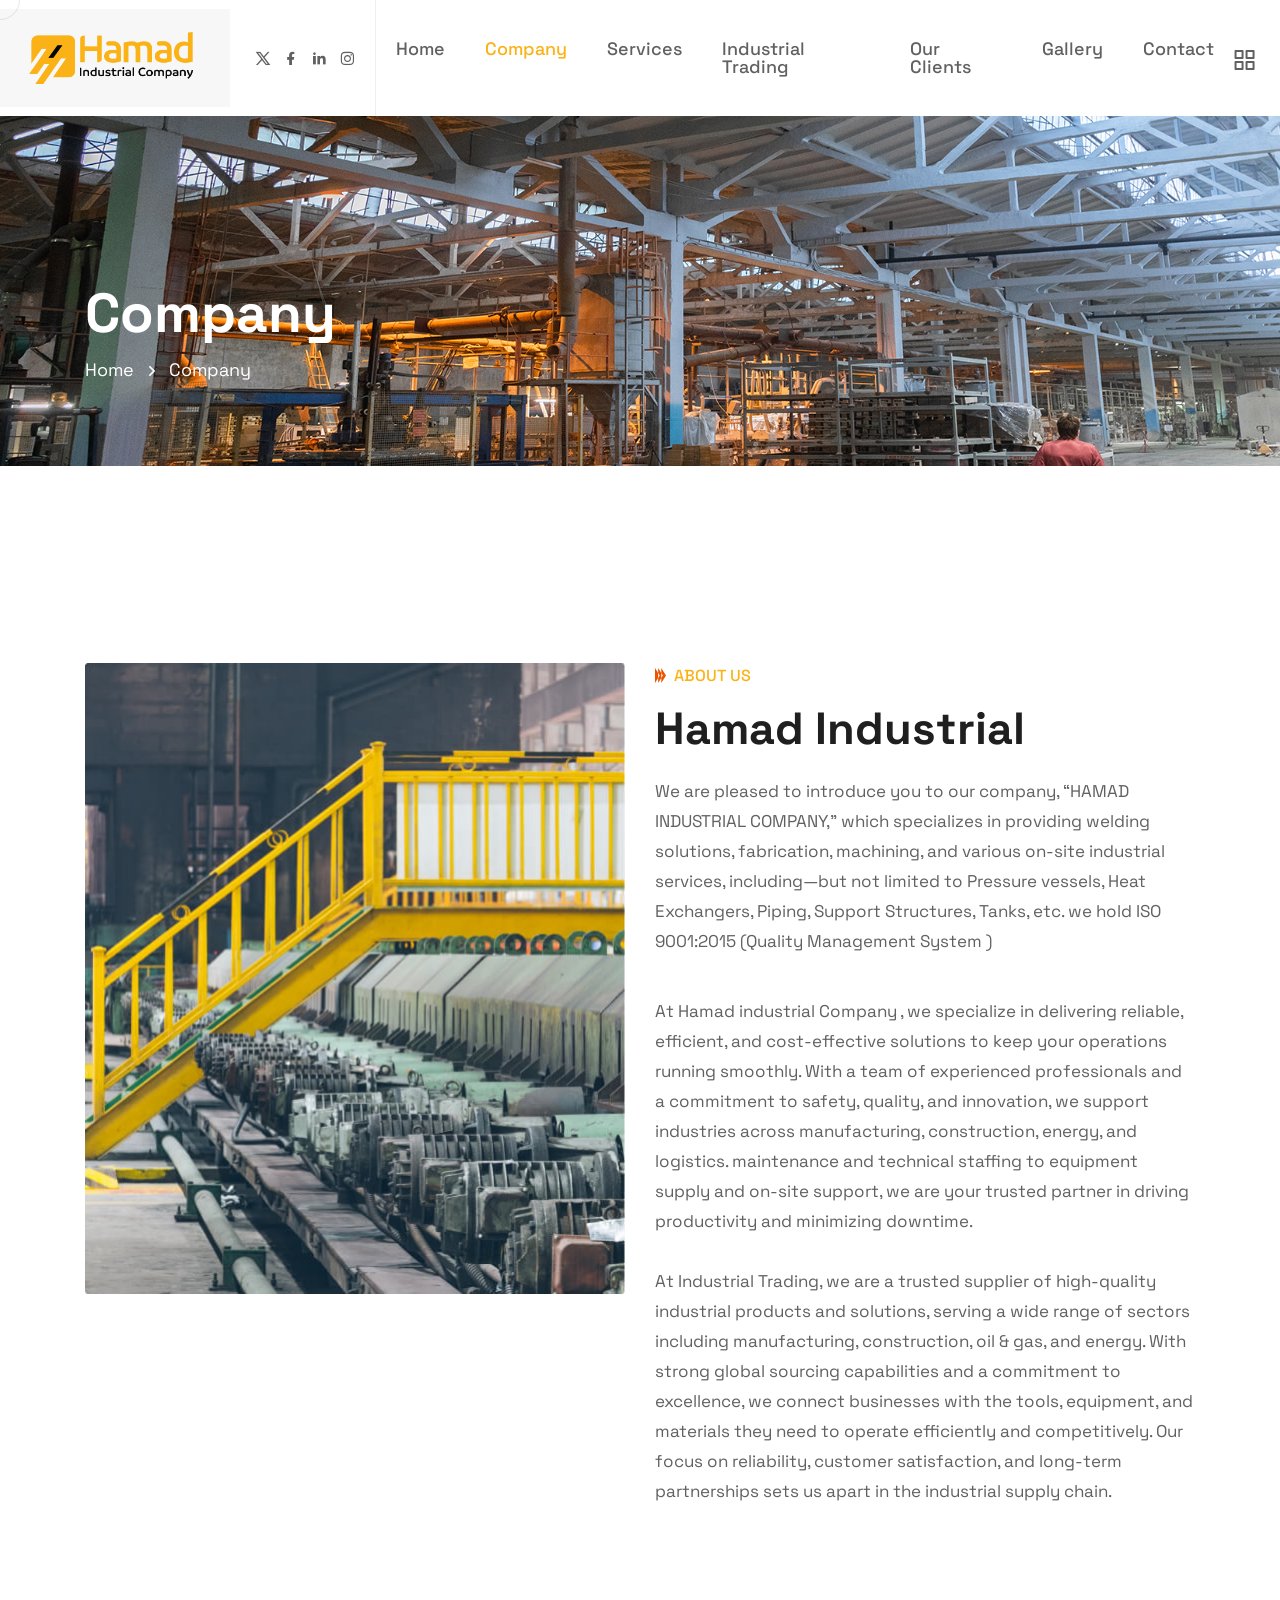
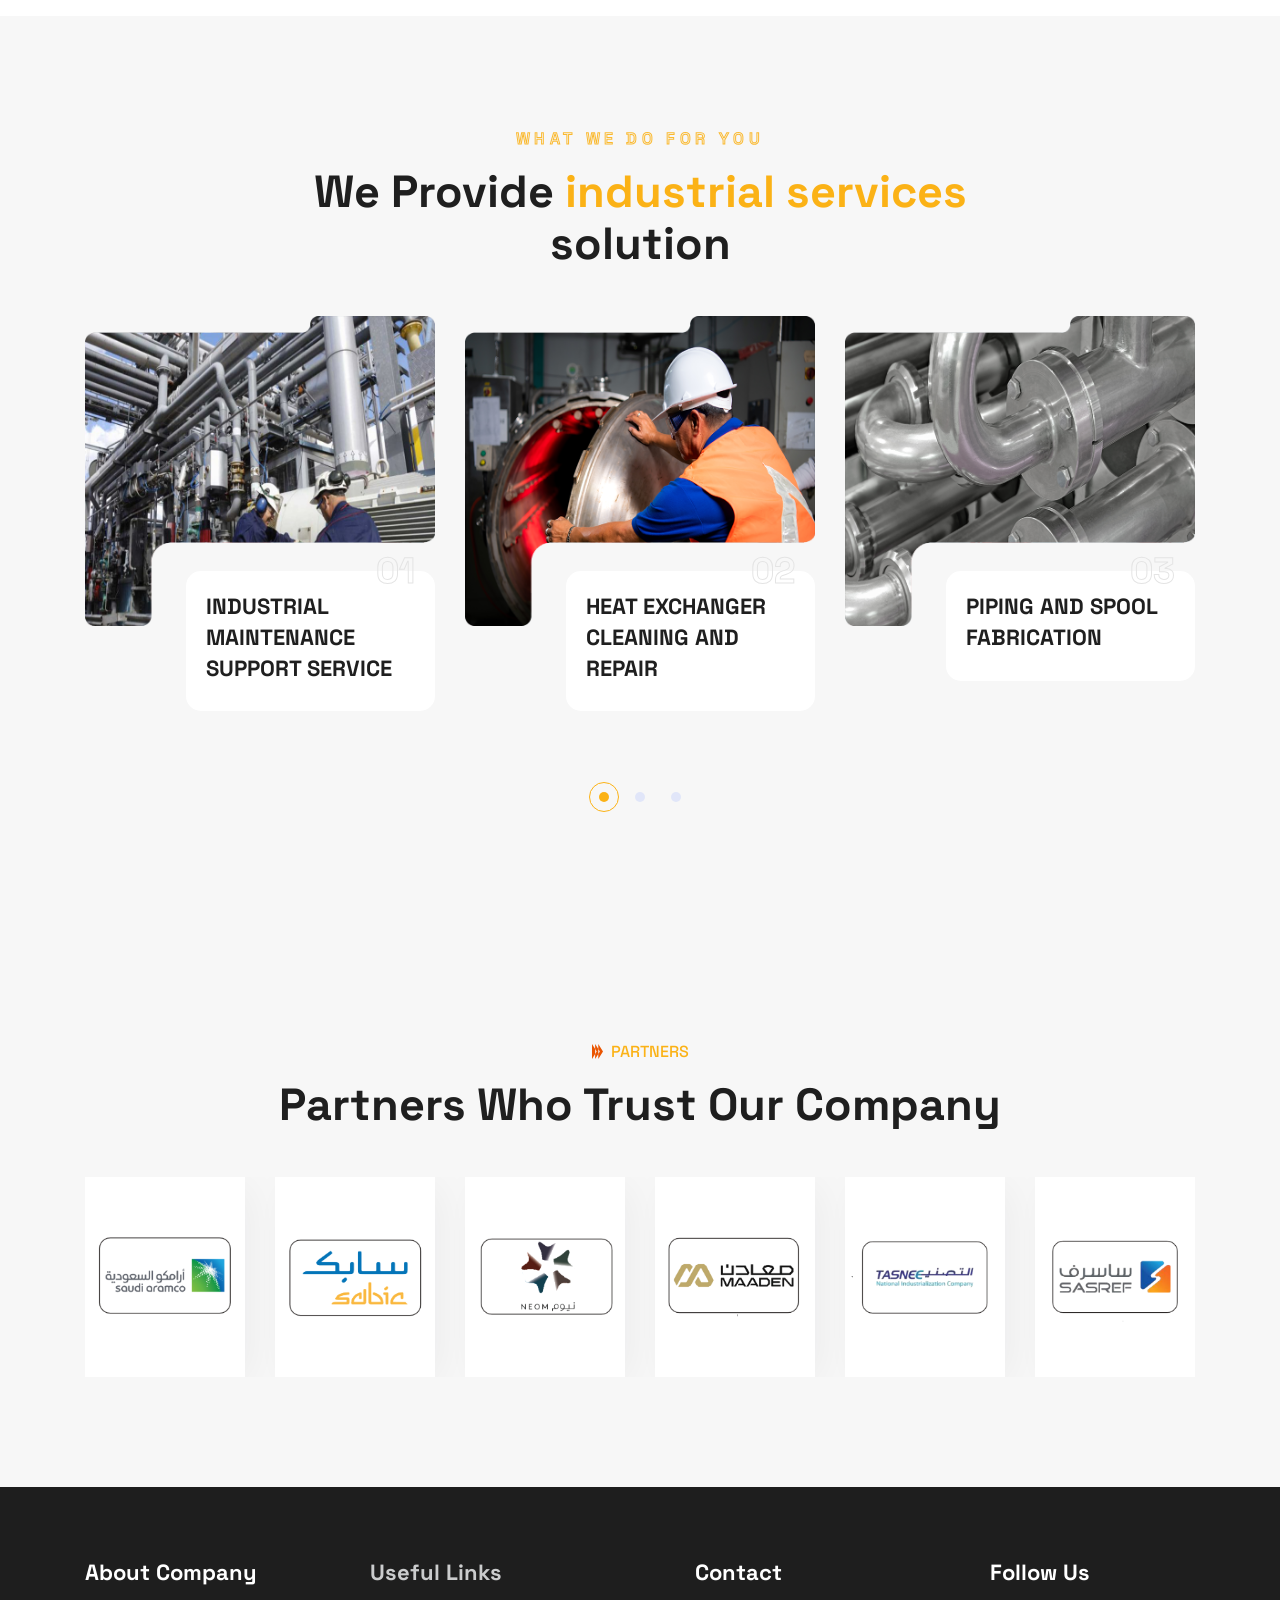
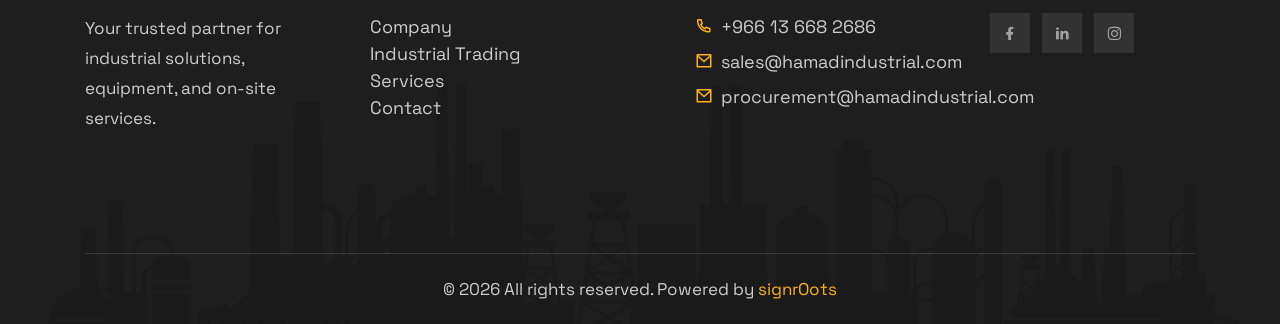
==== commit 828a7fb9: "Partners title updation" ====
--- a/Company.html
+++ b/Company.html
@@ -448,27 +448,25 @@
         </section>
         <!-- services area end -->
 
-        <!-- brand area start -->
+       <!-- brand area start -->
         <section class="rs-brand-area rs-brand-one section-space primary-bg rs-swiper">
             <div class="rs-brand-bg-thumb" data-background="assets/images/bg/brand-bg-04.png"></div>
             <div class="container">
                 <div class="row  g-5 section-title-space justify-content-center">
-                    <div class="col-xl-7 col-lg-7">
-                        <div class="rs-section-title-wrapper text-center">
-                            <span class="rs-section-subtitle has-theme-orange">
-                                <svg xmlns="http://www.w3.org/2000/svg" width="11" height="15" viewBox="0 0 11 15"
-                                    fill="none">
-                                    <path d="M3.14286 10L0 15L8.78104e-07 0L3.14286 5V10Z" fill="#EA5501"></path>
-                                    <path fill-rule="evenodd" clip-rule="evenodd"
-                                        d="M6.28571 10L3.14286 15L3.14286 10L4.71428 7.5L3.14286 5L3.14286 0L6.28571 5L6.28571 10ZM6.28571 10L7.85714 7.5L6.28571 5V0L11 7.5L6.28571 15V10Z"
-                                        fill="#EA5501"></path>
-                                </svg>
-                                Partners
-                            </span>
-                            <h2 class="rs-section-title rs-split-text-enable split-in-fade">Partners Who Trust Our Company
-                            </h2>
-                        </div>
-                    </div>
+                    <div class="col-xxl-8 col-xl-9 col-lg-9">
+                    <div class="rs-section-title-wrapper text-center">
+                    <span class="rs-section-subtitle has-theme-orange">
+                        <svg xmlns="http://www.w3.org/2000/svg" width="11" height="15" viewBox="0 0 11 15" fill="none">
+                        <path d="M3.14286 10L0 15L8.78104e-07 0L3.14286 5V10Z" fill="#EA5501"></path>
+                        <path fill-rule="evenodd" clip-rule="evenodd"
+                            d="M6.28571 10L3.14286 15L3.14286 10L4.71428 7.5L3.14286 5L3.14286 0L6.28571 5L6.28571 10ZM6.28571 10L7.85714 7.5L6.28571 5V0L11 7.5L6.28571 15V10Z"
+                            fill="#EA5501"></path>
+                        </svg>
+                        Partners
+                    </span>
+                    <h2 class="rs-section-title rs-split-text-enable split-in-fade">Partners Who Trust Our Company</h2>
+                    </div>
+                </div>
                 </div>
                 <div class="row">
                     <div class="col-xl-12">
@@ -550,9 +548,6 @@
             </div>
         </section>
         <!-- brand area end -->
-
-
-       
 
     </main>
     <!-- Body main wrapper end -->
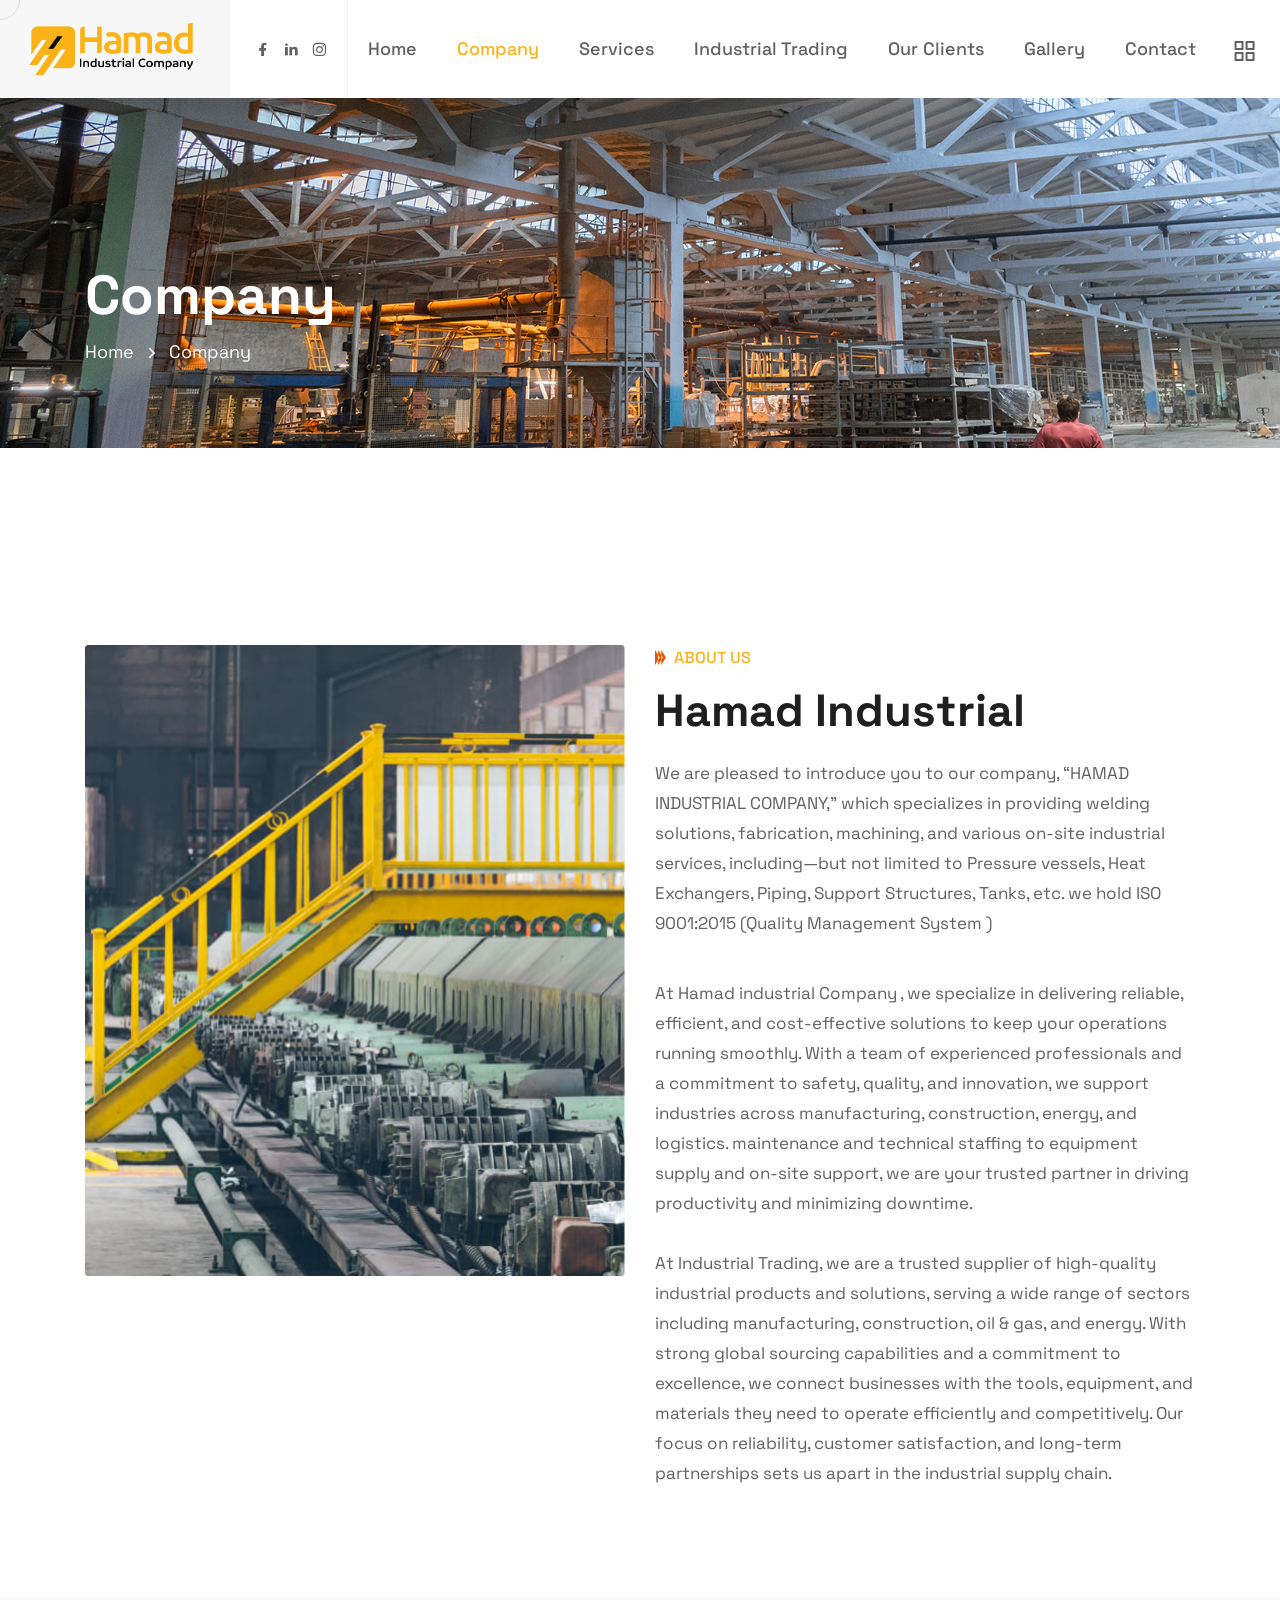
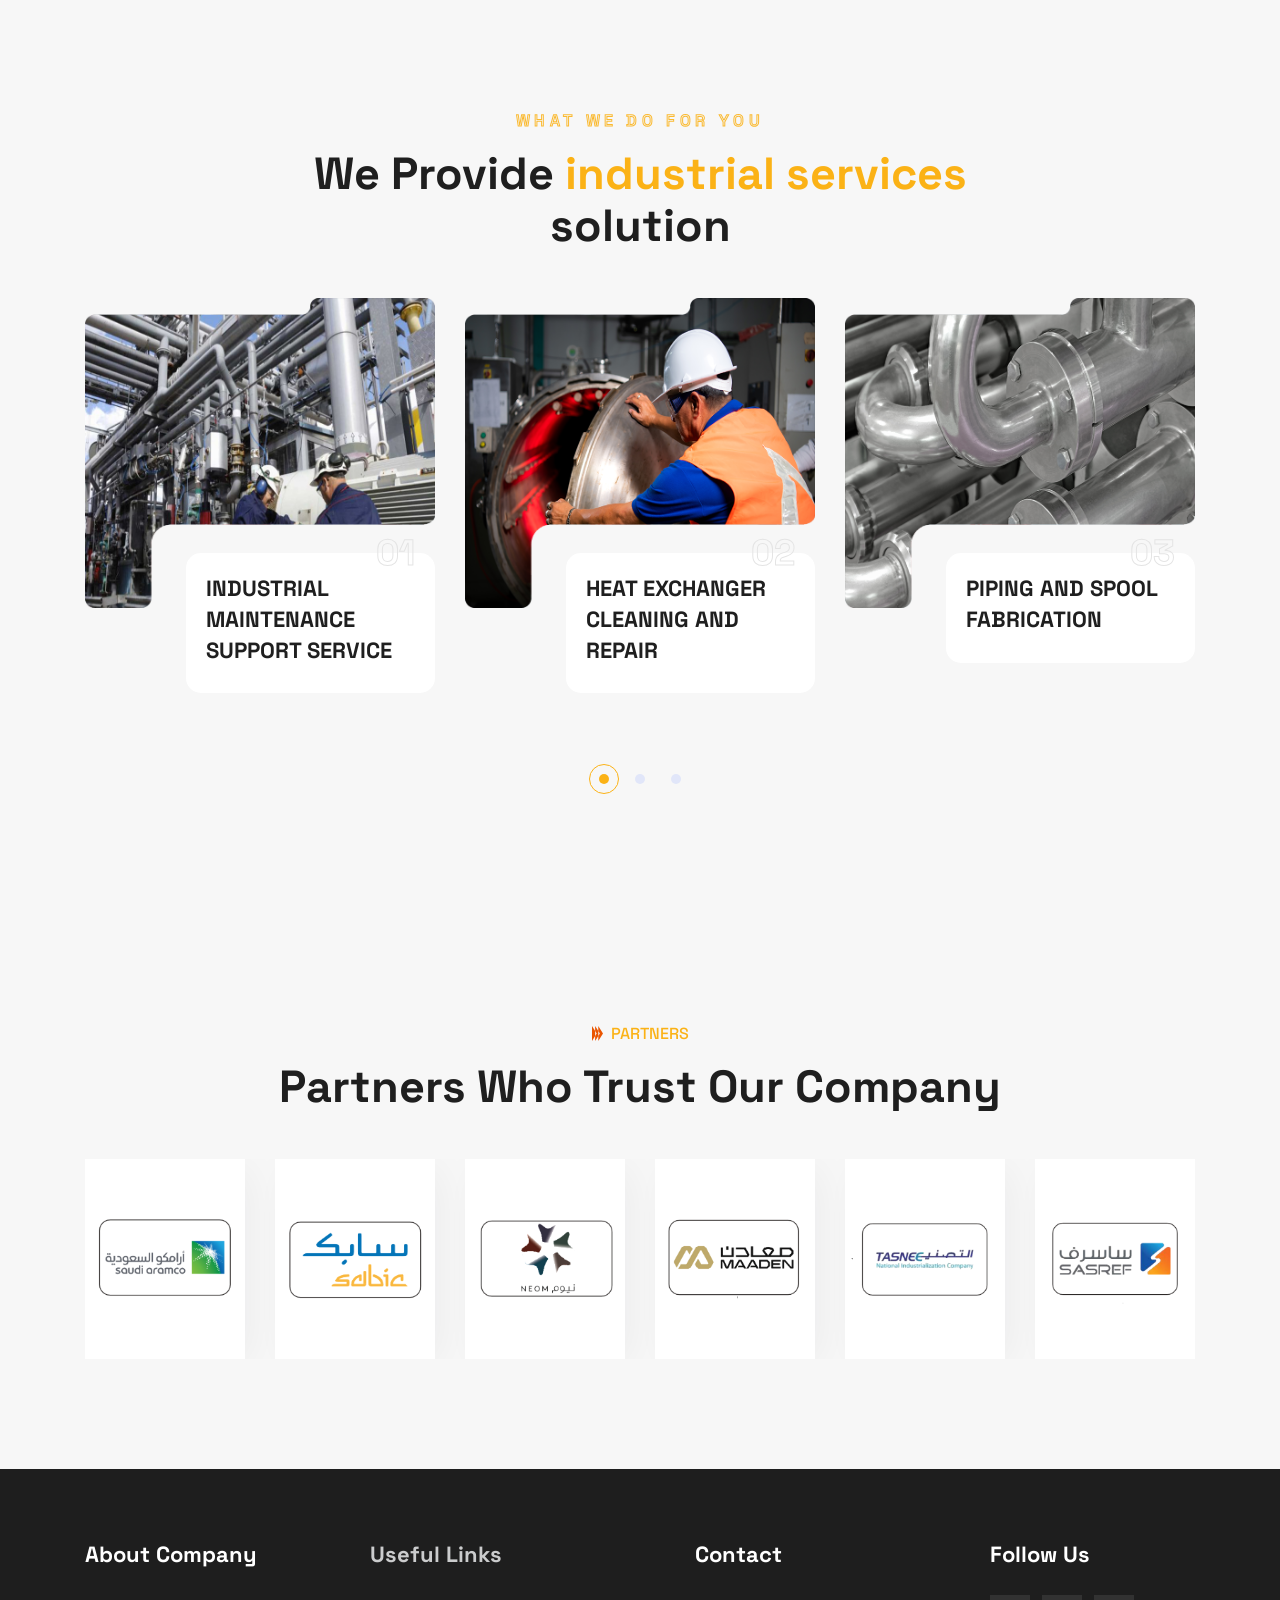
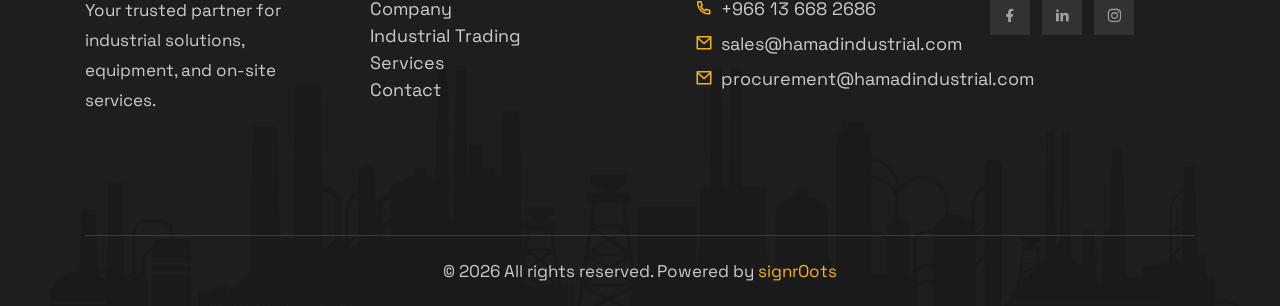
==== commit 40c7f5da: "icon removed" ====
--- a/Company.html
+++ b/Company.html
@@ -59,7 +59,6 @@
                     </div>
                     <div class="rs-header-menu">
                         <div class="rs-theme-social has-transparent has-orange">
-                            <a href="#"><i class="ri-twitter-x-line"></i></a>
                             <a href="#"><i class="ri-facebook-fill"></i></a>
                             <a href="#"><i class="ri-linkedin-fill"></i></a>
                             <a href="#"><i class="ri-instagram-line"></i></a>
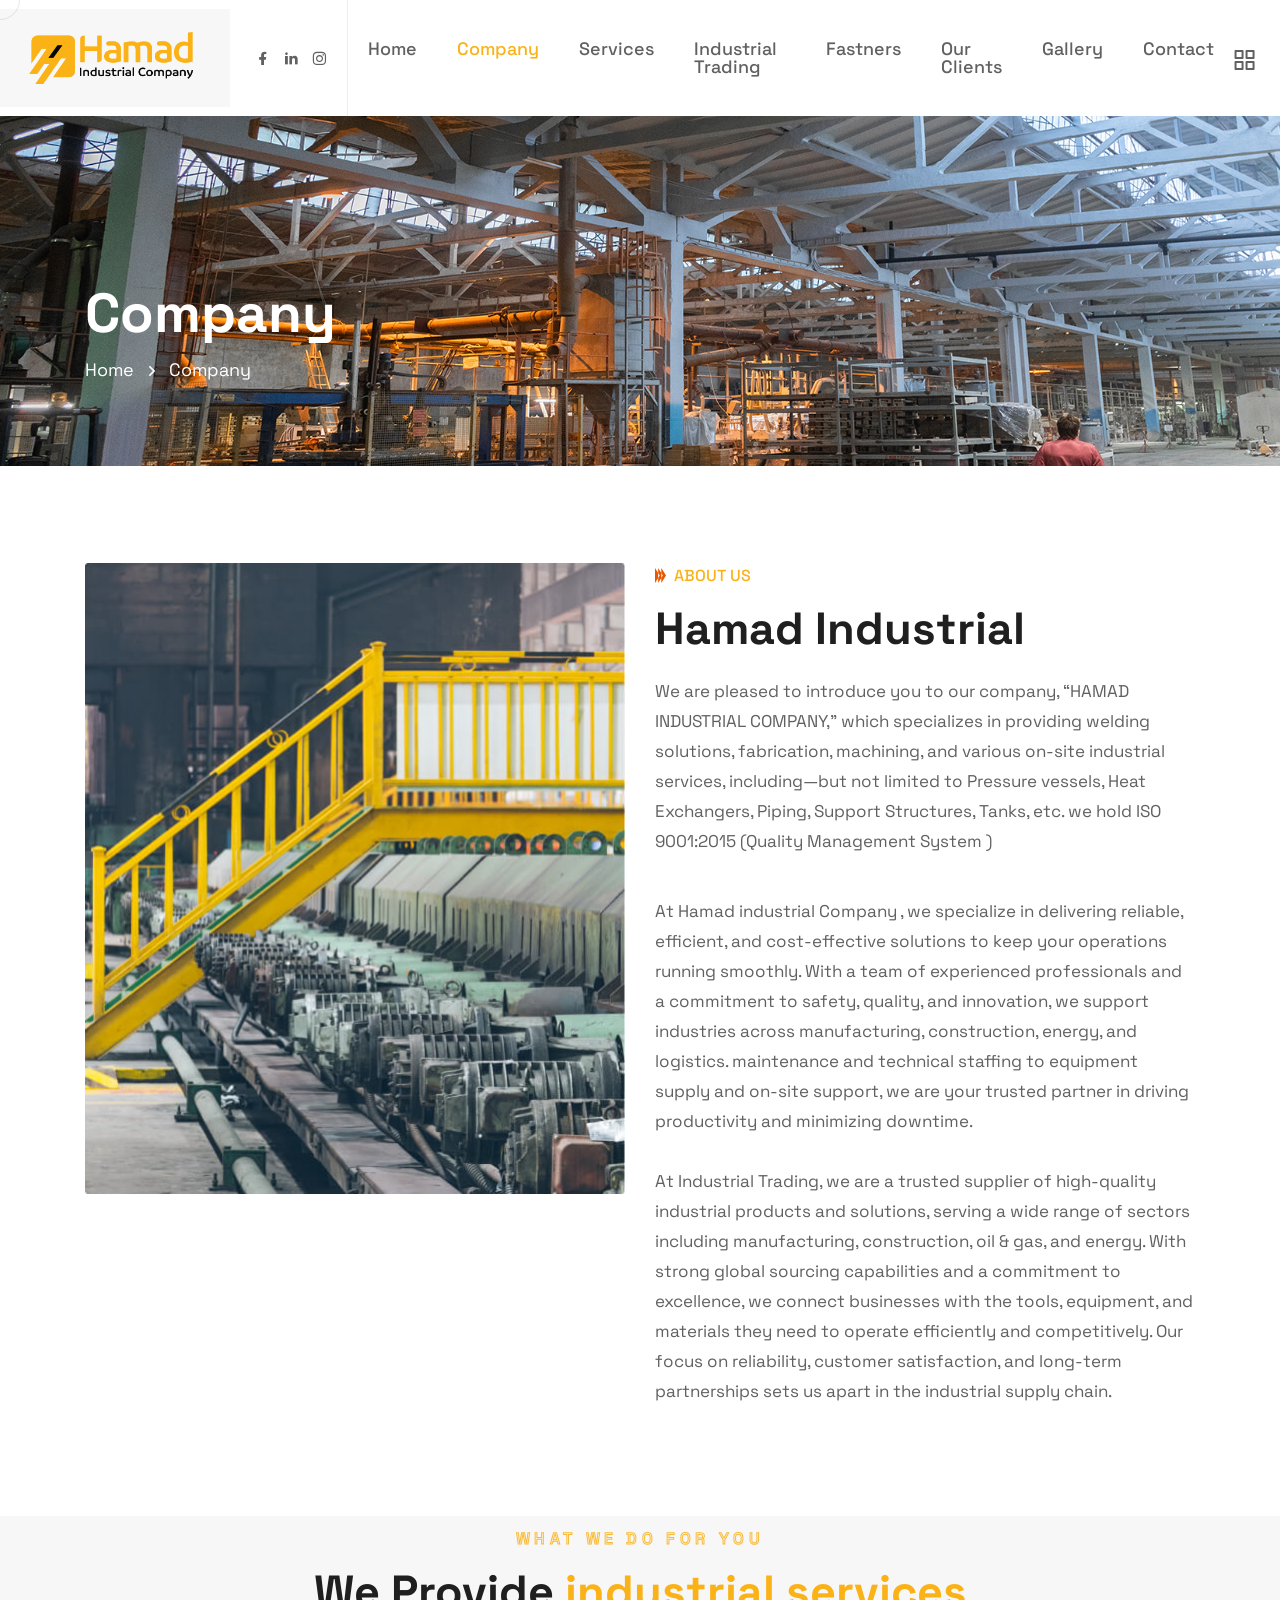
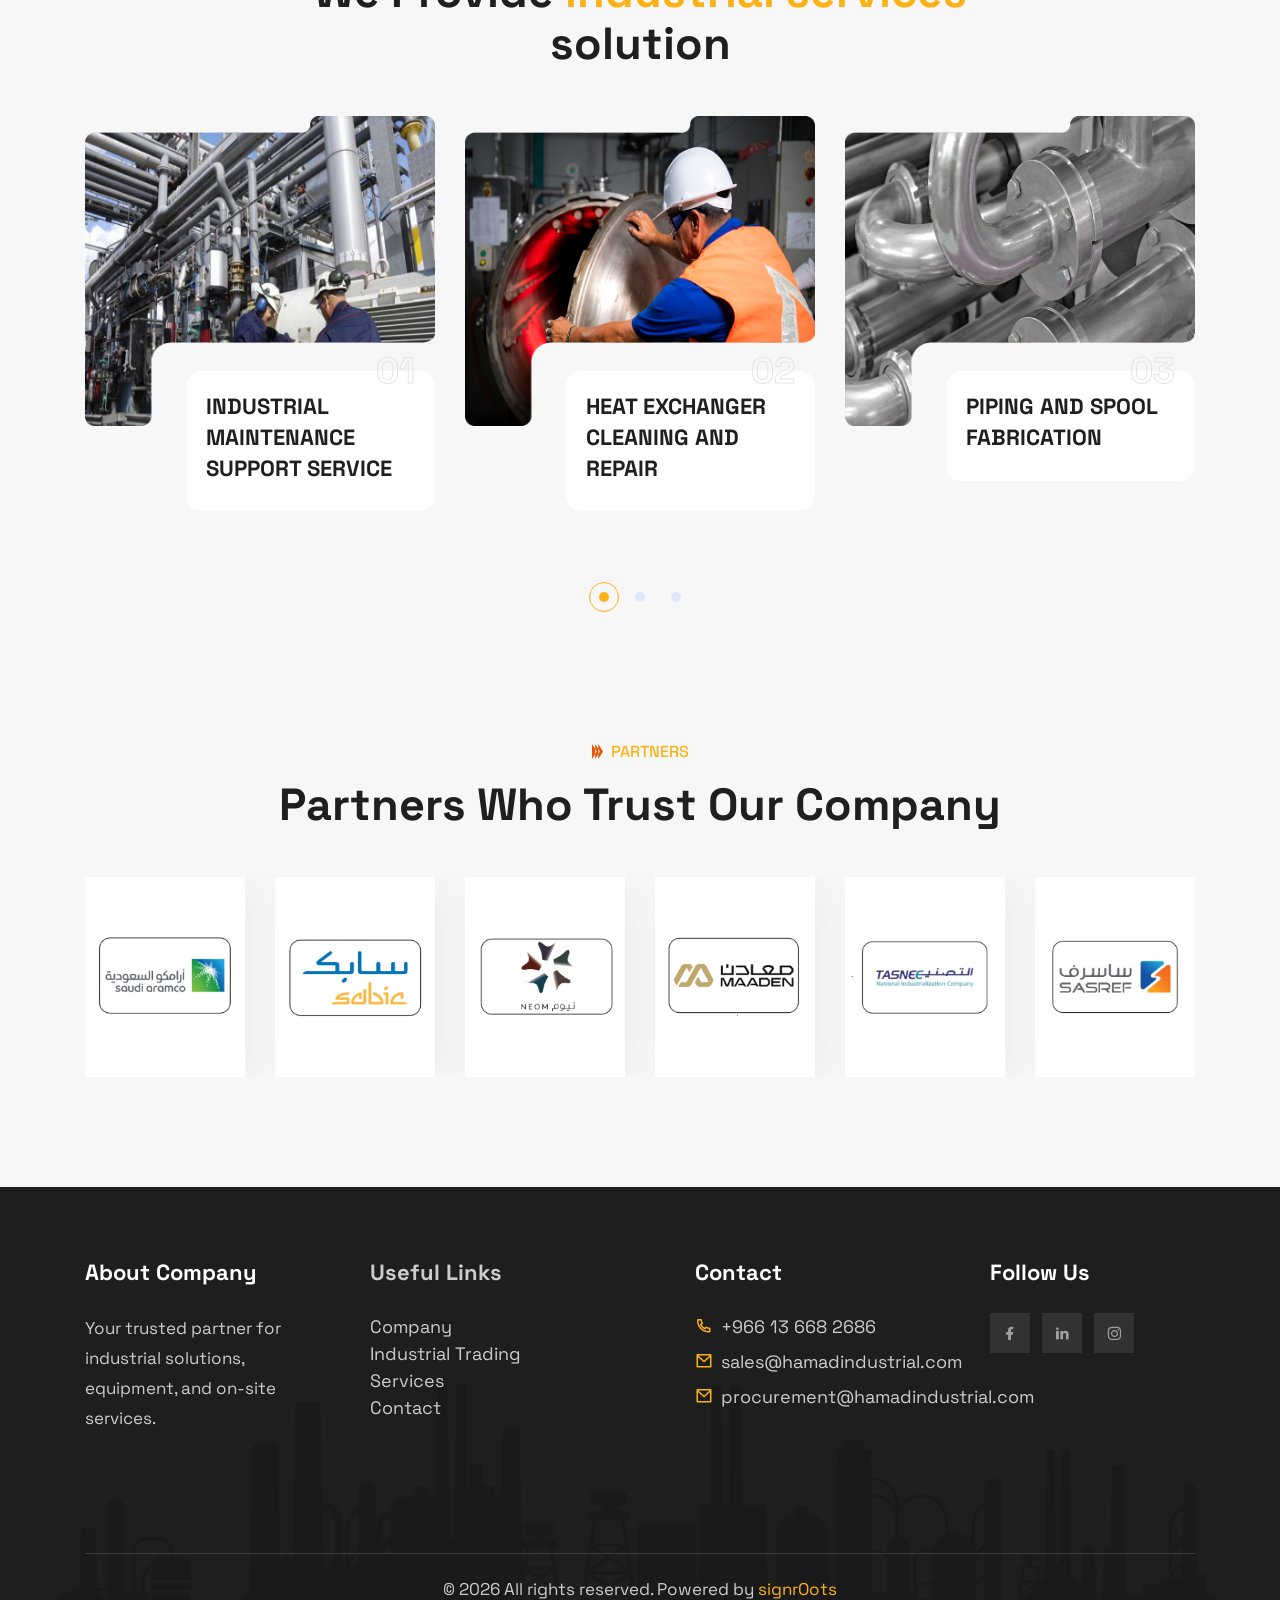
==== commit 15058a22: "created fastners page" ====
--- a/Company.html
+++ b/Company.html
@@ -80,8 +80,12 @@
                             </li>
                              <!-- Industrial trading menu -->
 
+                              <li>
+                           <a href="industrial-trading.html">Industrial Trading</a>
+                            </li>
+                                <!-- Fastners menu -->
                              <li>
-                           <a href="industrial-trading.html">Industrial Trading</a>
+                           <a href="fastners.html">Fastners</a>
                             </li>
                              <!-- Our clients menu -->
                              <li>
--- a/assets/css/main.css
+++ b/assets/css/main.css
@@ -924,7 +924,7 @@
 	1.3 Default Spacing SCSS
 ---------------------------------*/
 .section-space {
-  padding-top: 110px;
+  padding-top: 10px;
   padding-bottom: 110px;
 }
 @media only screen and (max-width: 991px) {
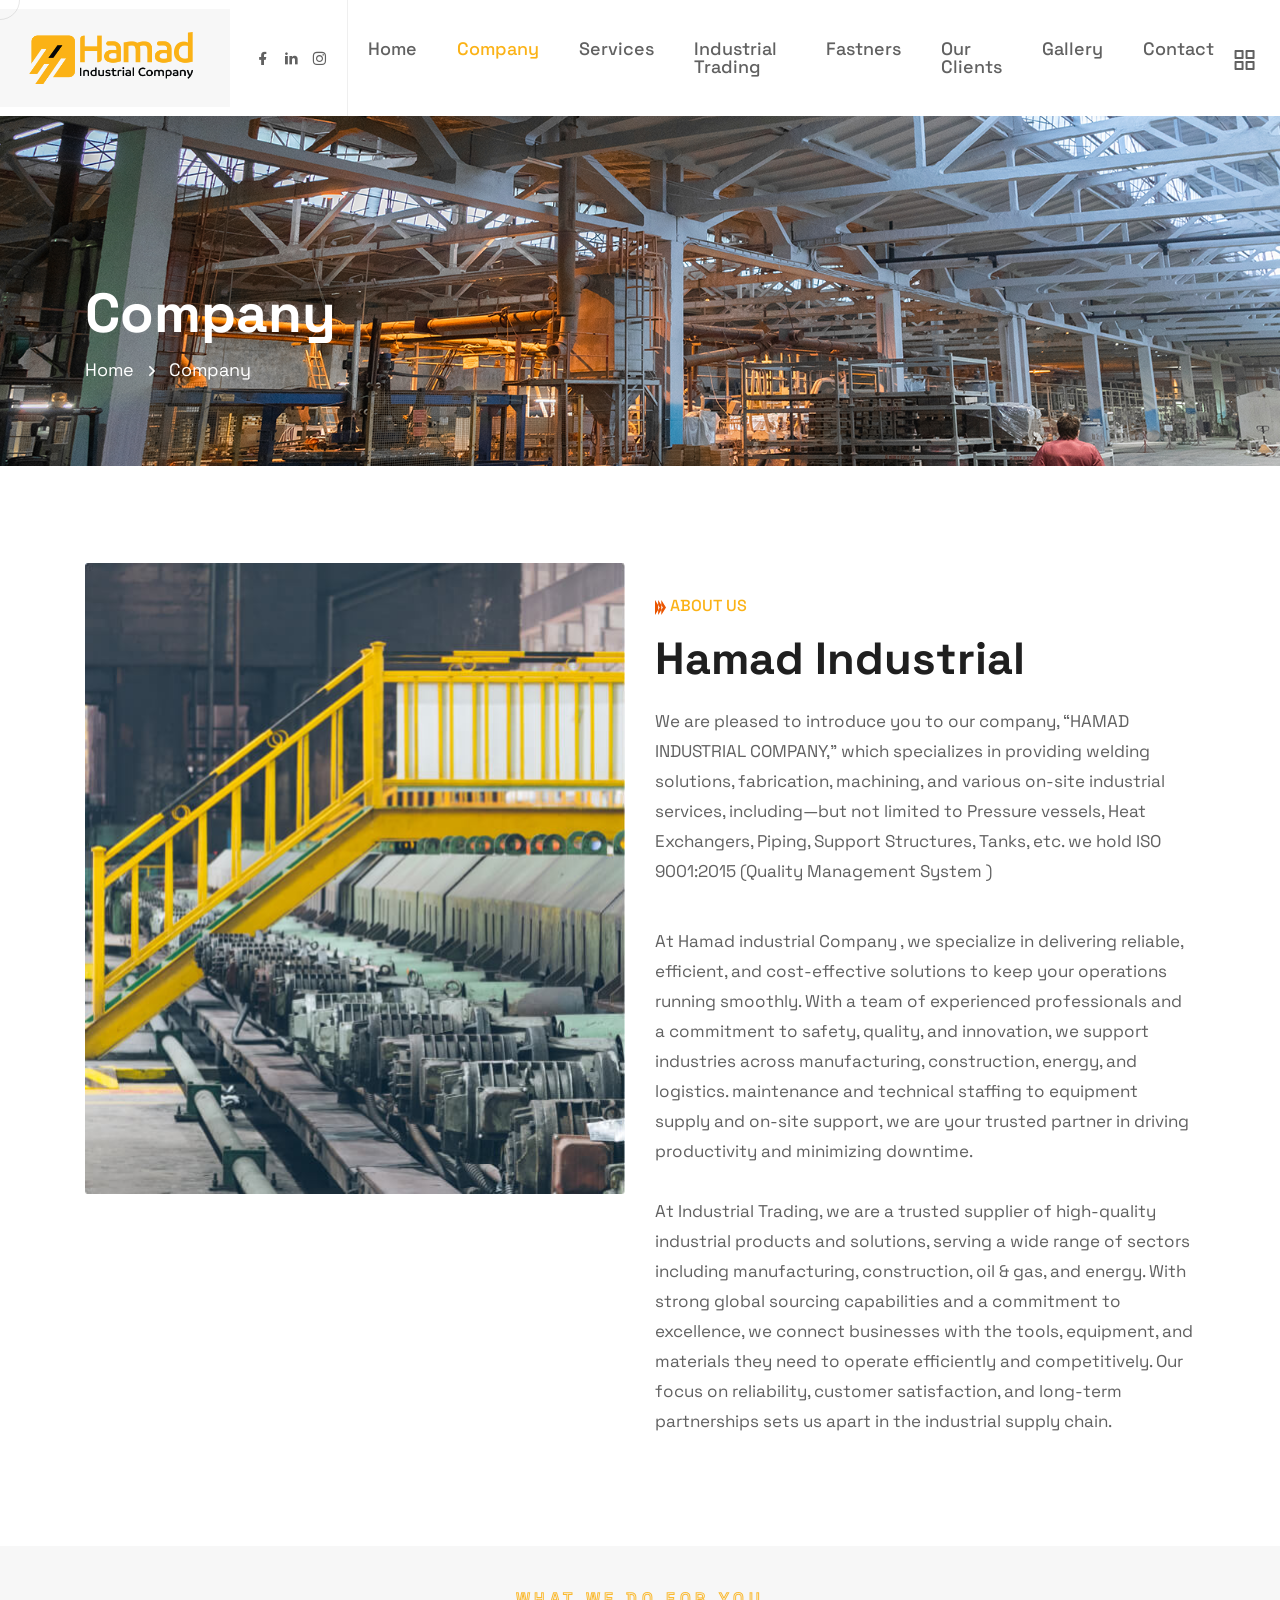
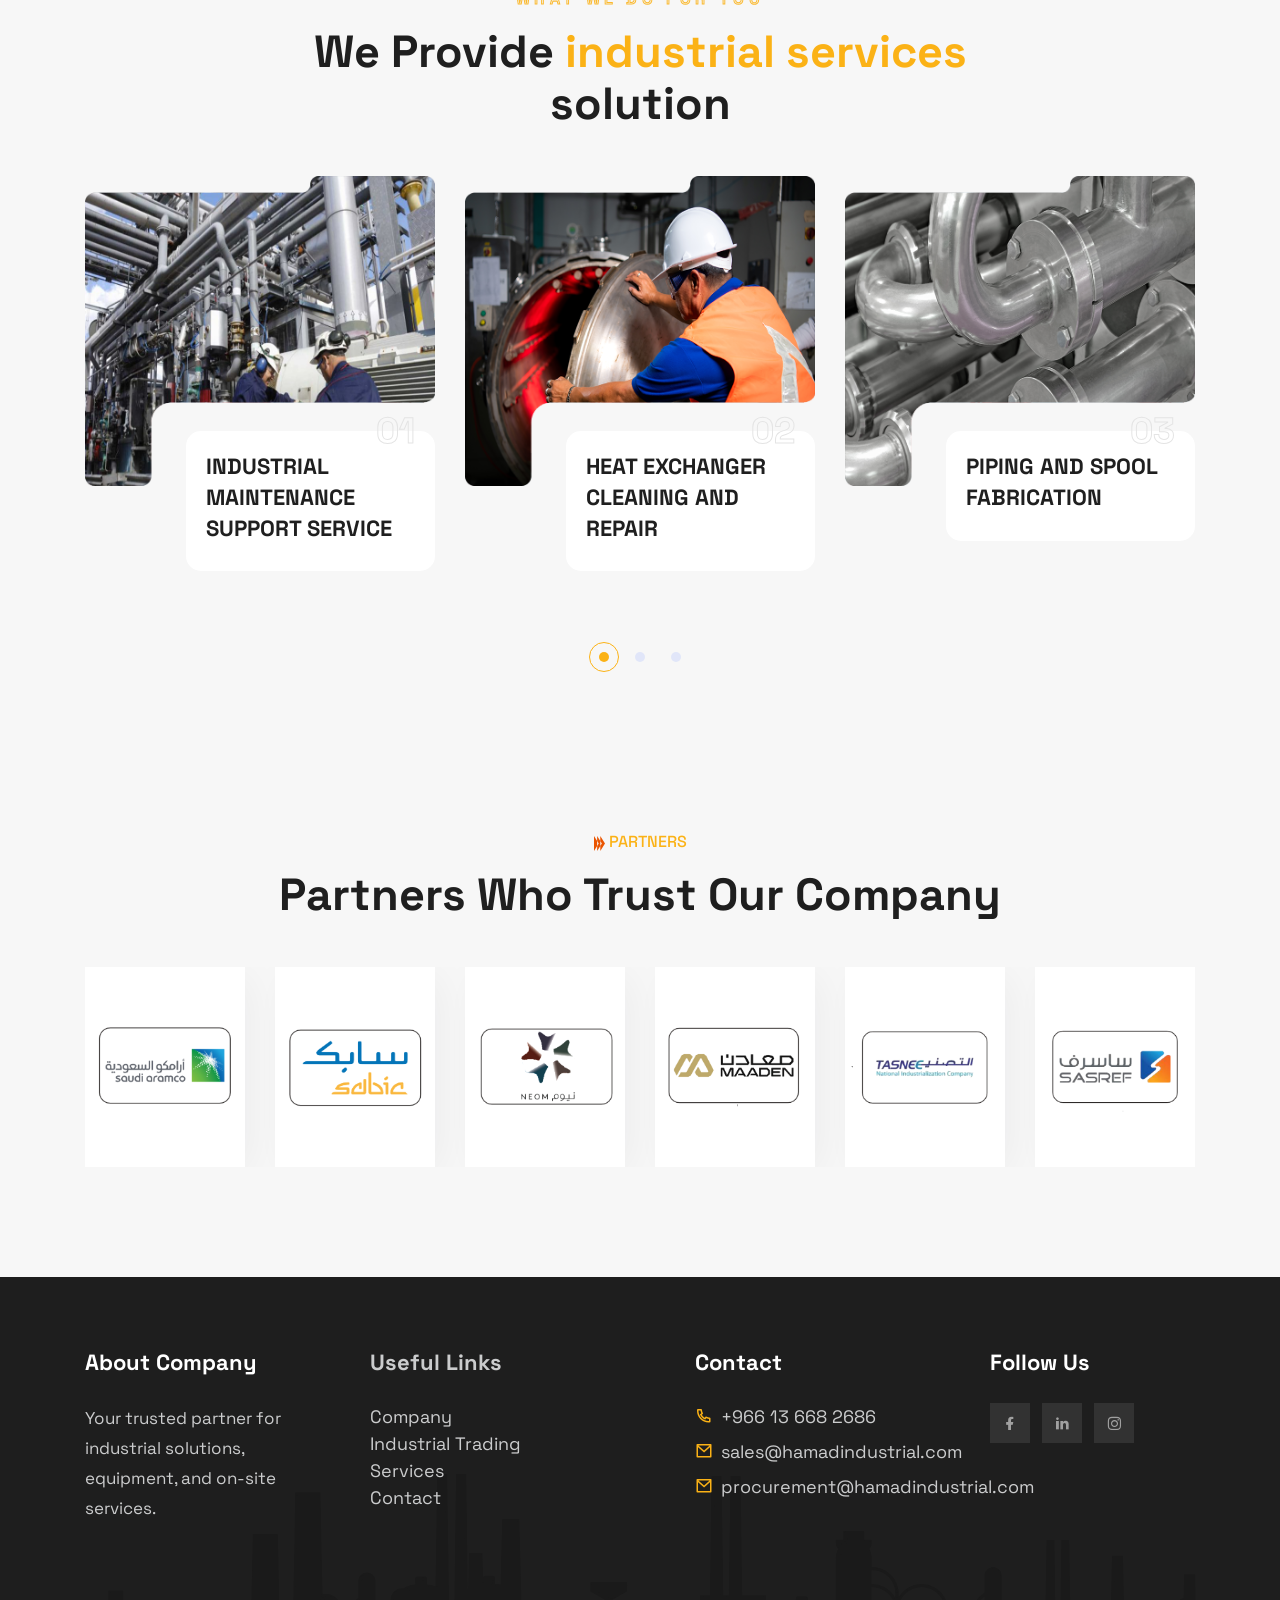
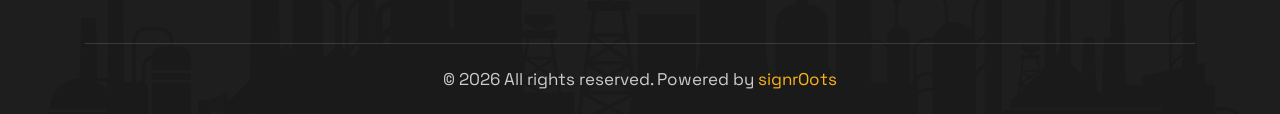
==== commit 5475c5b9: "spelling correction" ====
--- a/Company.html
+++ b/Company.html
@@ -85,7 +85,7 @@
                             </li>
                                 <!-- Fastners menu -->
                              <li>
-                           <a href="fastners.html">Fastners</a>
+                           <a href="fasteners.html">Fastners</a>
                             </li>
                              <!-- Our clients menu -->
                              <li>
--- a/assets/css/main.css
+++ b/assets/css/main.css
@@ -13028,7 +13028,7 @@
   }
 }
 .rs-about-seven .rs-about-thumb img {
-  width: 100%;
+  width: 85%;
   transition: unset;
 }
 .rs-about-seven .rs-about-thumb.has-large {
@@ -26963,3 +26963,80 @@
     content: none !important;
 }
 
+.rs-services-list {
+    list-style: none;
+    padding: 0;
+    margin: 0;
+}
+
+.rs-services-list li {
+    font-size: 14px;
+    line-height: 1.6;
+    position: relative;
+    padding-left: 14px;
+}
+
+.rs-services-list li::before {
+    content: "•";
+    position: absolute;
+    left: 0;
+    color: #fbb216; /* theme accent */
+}
+
+
+/* Section-specific title style */
+.rs-elements-tab-area .rs-section-title {
+    font-size: 32px;
+    line-height: 1.25;
+    font-weight: 700;
+    margin: 0;
+    padding: 0;
+}
+
+/* Hide the mobile line break on desktop */
+.rs-elements-tab-area .mobile-break {
+    display: none;
+}
+
+/* Add bottom space after title */
+.rs-elements-tab-area .rs-section-title-wrapper {
+    margin-bottom: 40px; /* adjust the value as needed */
+}
+
+/* Mobile view */
+@media (max-width: 768px) {
+    .rs-elements-tab-area .rs-section-title {
+        font-size: 20px; /* smaller font */
+        line-height: 1.3;
+    }
+
+    .rs-elements-tab-area .mobile-break {
+        display: block; /* line break only on mobile */
+    }
+
+    /* Stack image above text on small screens if needed */
+    .rs-elements-tab-area .row.align-items-center {
+        flex-direction: column-reverse;
+        text-align: center;
+    }
+
+    .rs-elements-tab-area .col-xl-5,
+    .rs-elements-tab-area .col-xl-7 {
+        max-width: 100%;
+        width: 100%;
+    }
+
+    .rs-elements-tab-area img {
+        width: 60%; /* smaller image on mobile */
+        margin: auto;
+    }
+}
+
+.rs-section-subtitle.has-stroke {
+    display: inline-block; /* so margin works properly */
+    margin-top: 30px;      /* space before the title */
+}
+.rs-section-subtitle.has-theme-orange {
+    display: inline-block; /* ensures margin works properly */
+    margin-top: 30px;      /* adjust spacing above the title */
+}
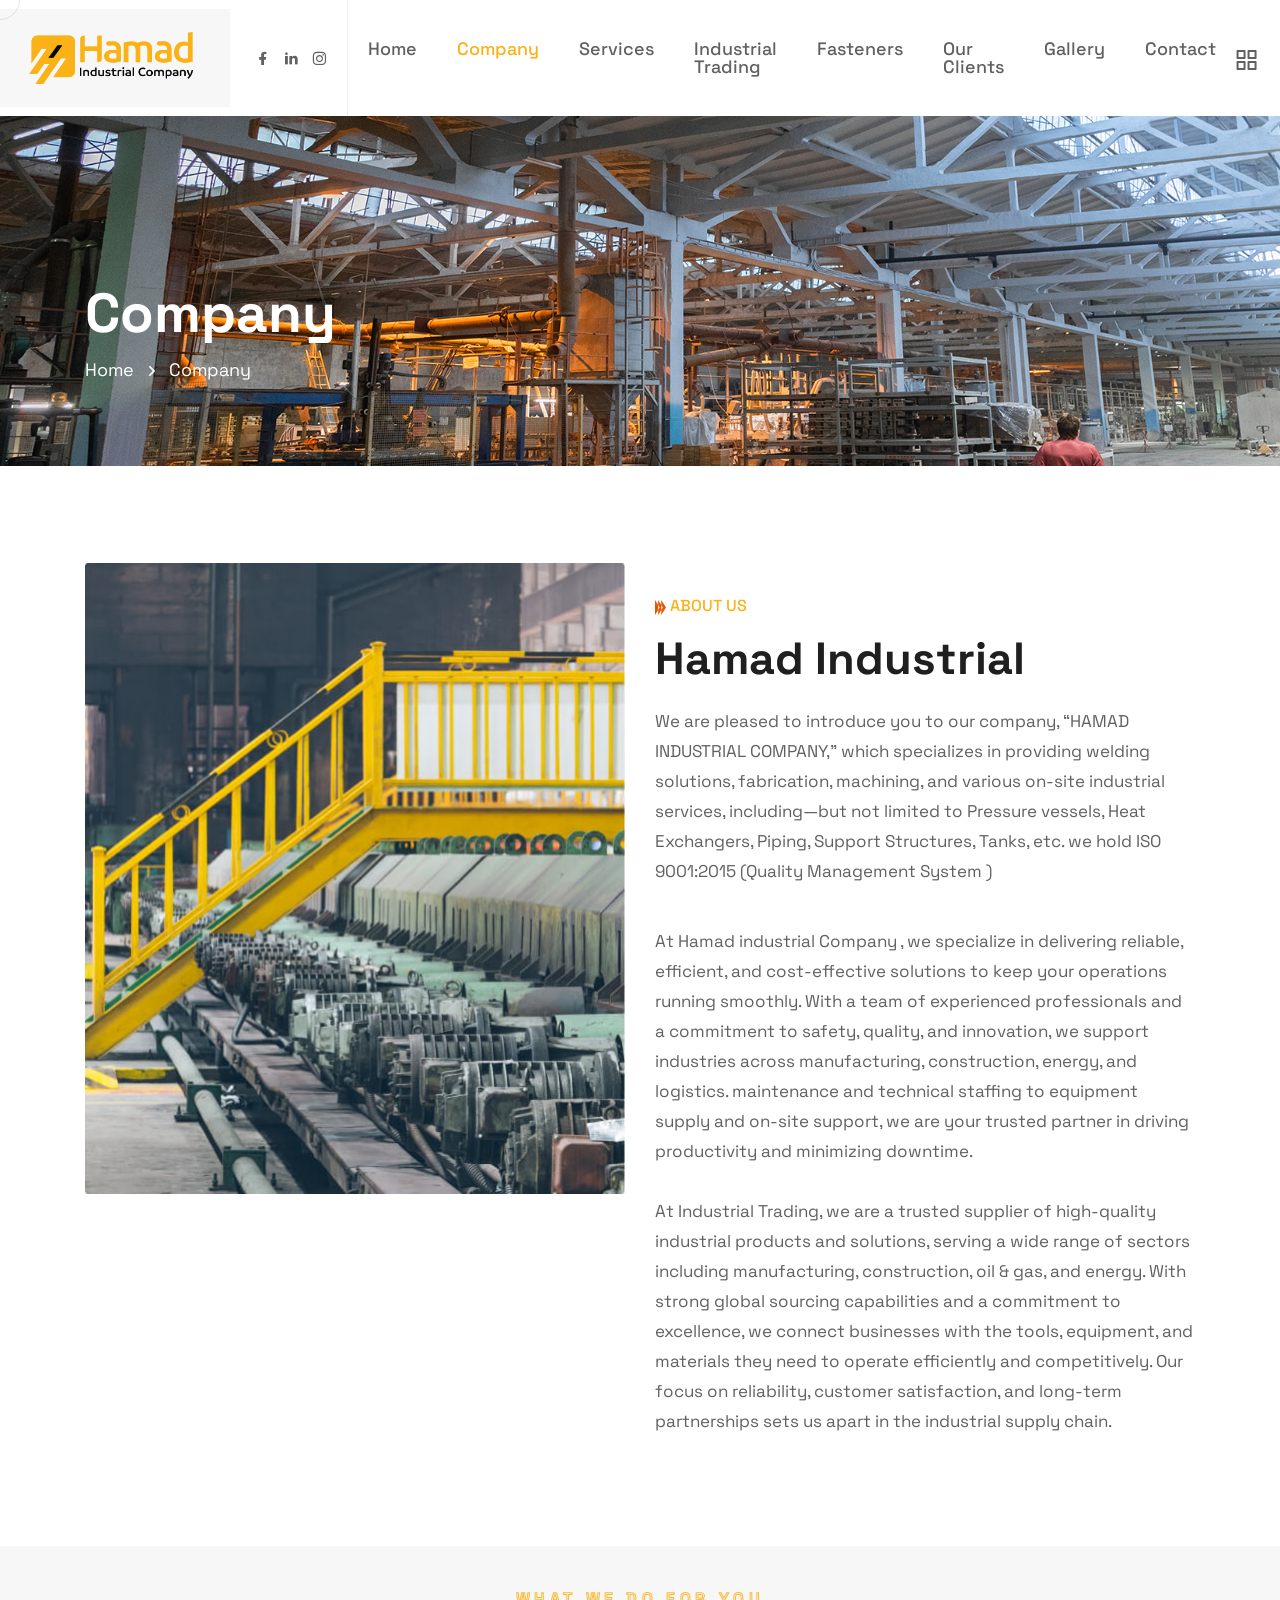
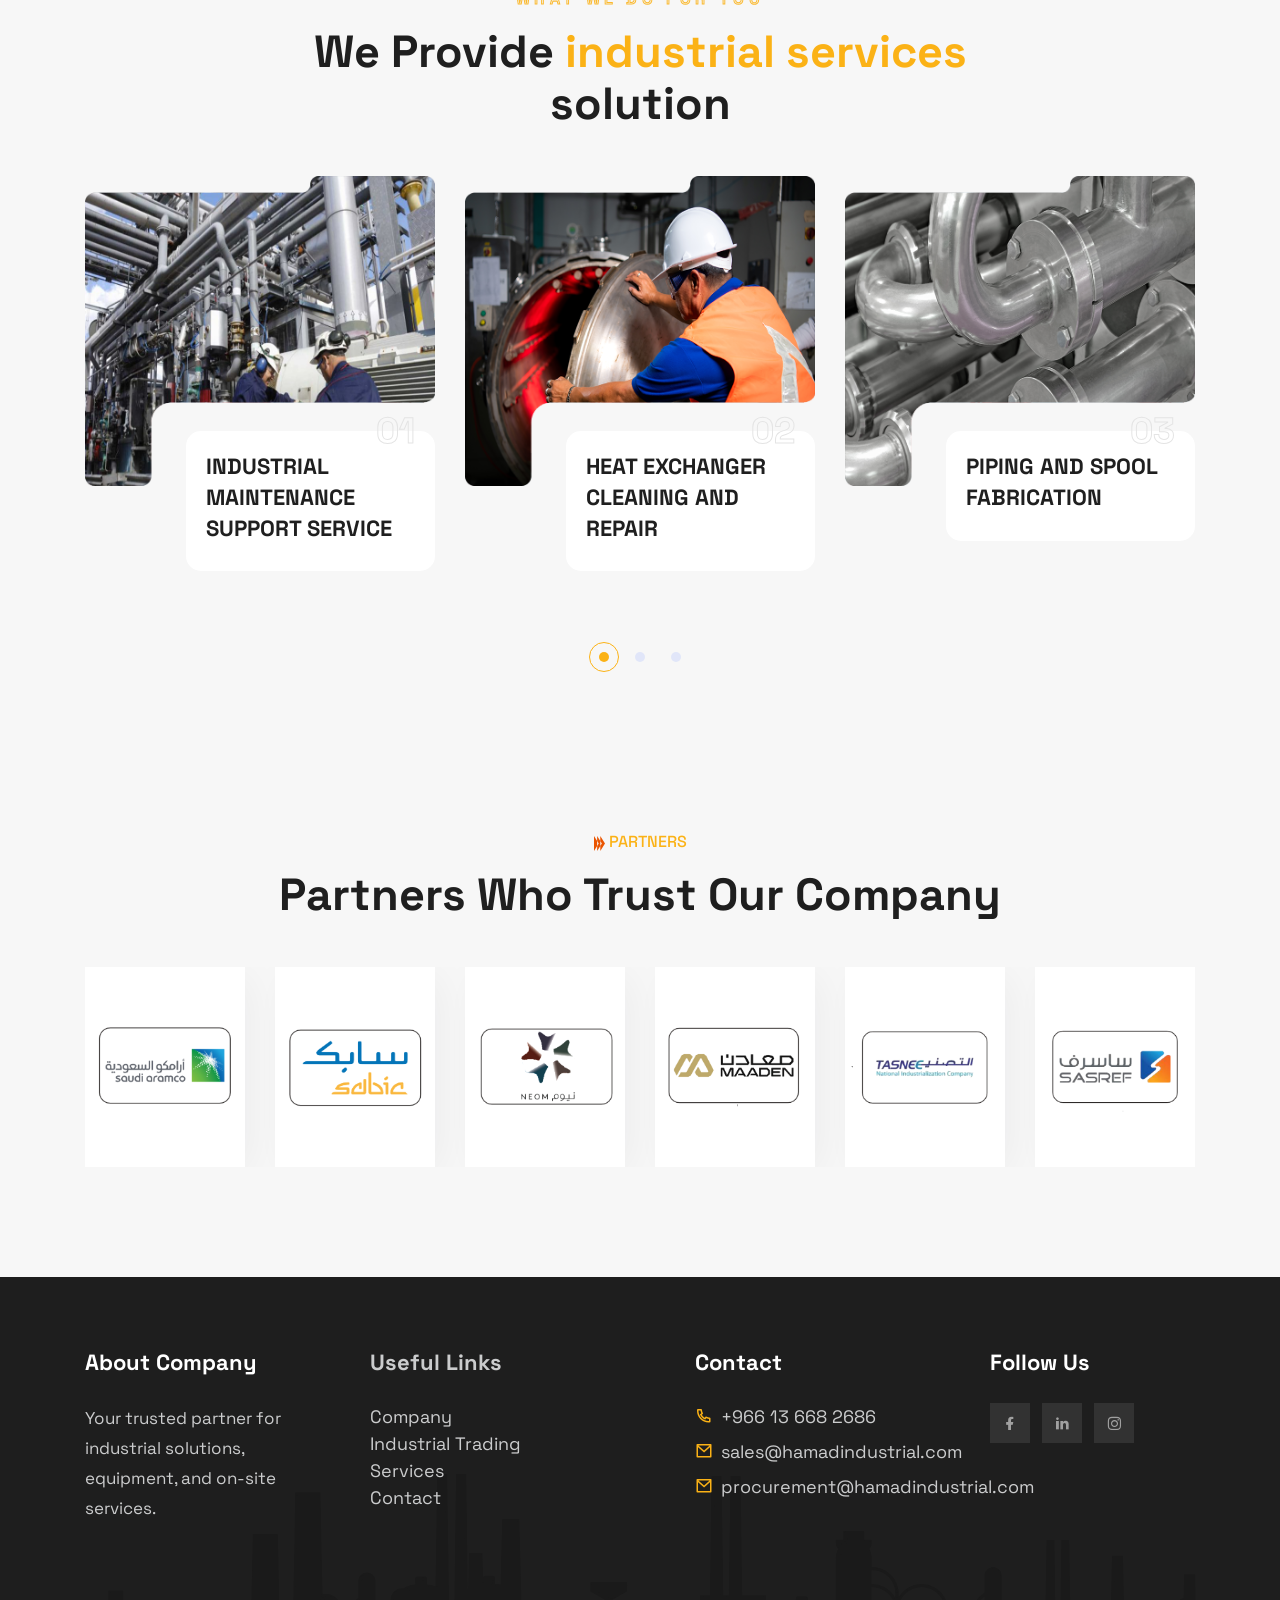
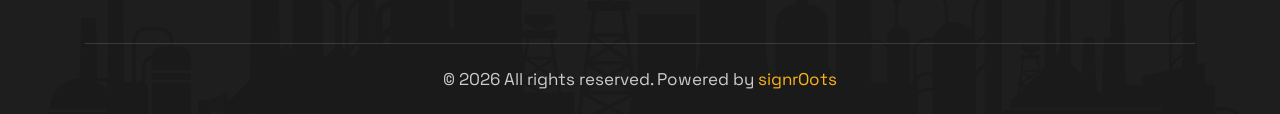
==== commit 91d9c5e7: "fasteners changes to all pages" ====
--- a/Company.html
+++ b/Company.html
@@ -83,9 +83,9 @@
                               <li>
                            <a href="industrial-trading.html">Industrial Trading</a>
                             </li>
-                                <!-- Fastners menu -->
+                                <!--  Fasteners menu -->
                              <li>
-                           <a href="fasteners.html">Fastners</a>
+                           <a href="fasteners.html">Fasteners</a>
                             </li>
                              <!-- Our clients menu -->
                              <li>
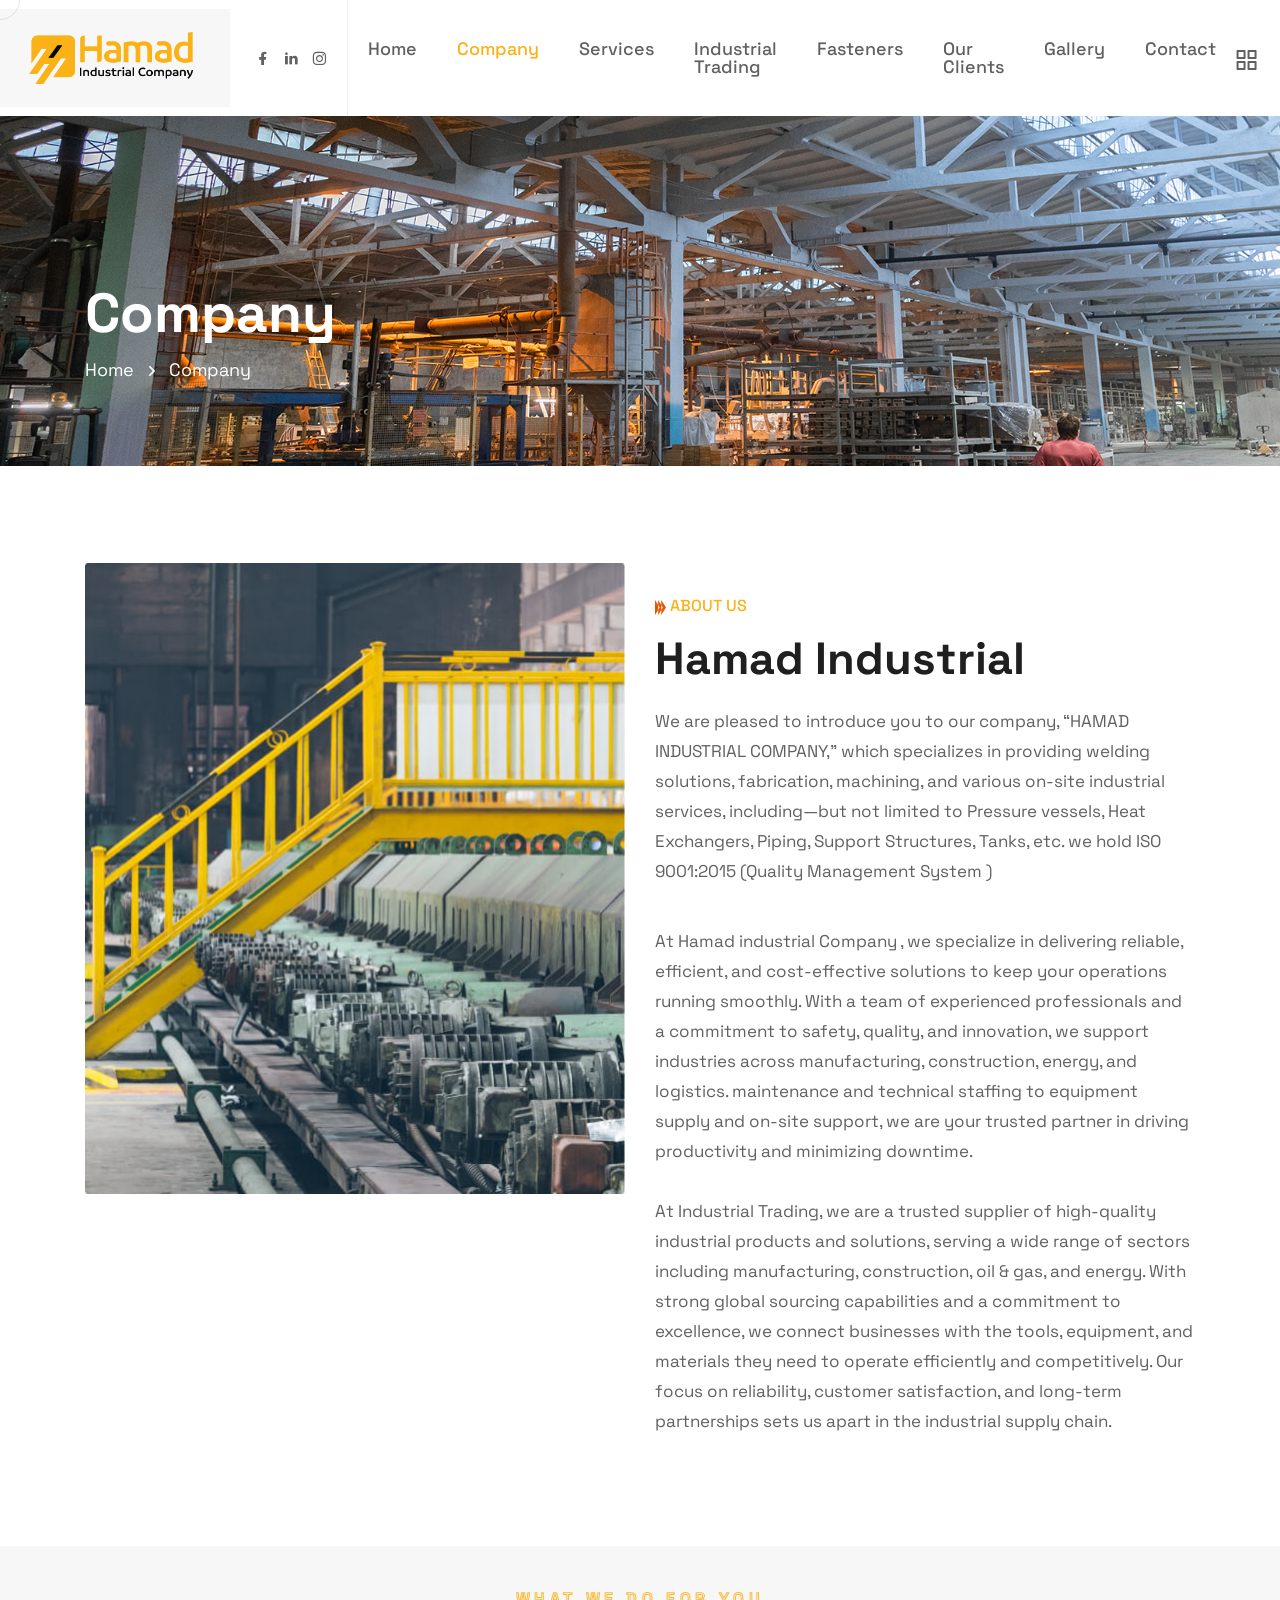
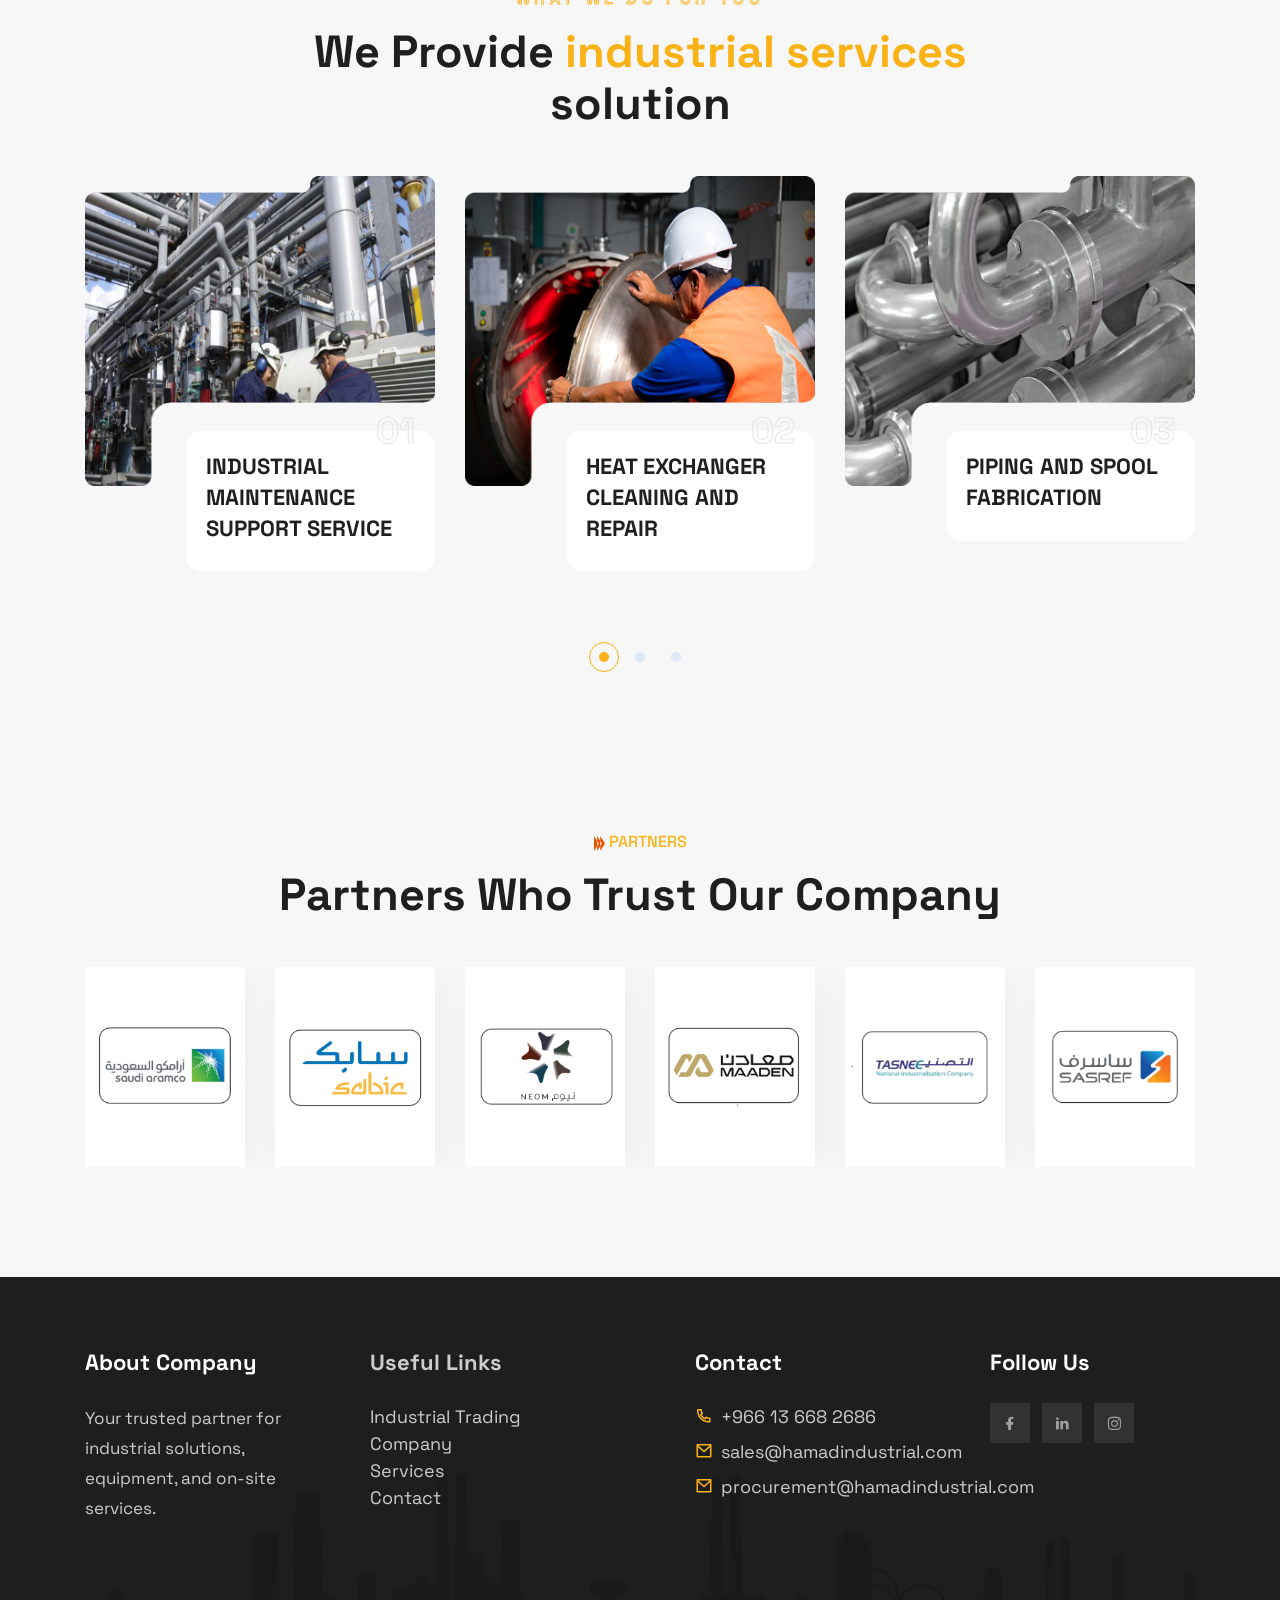
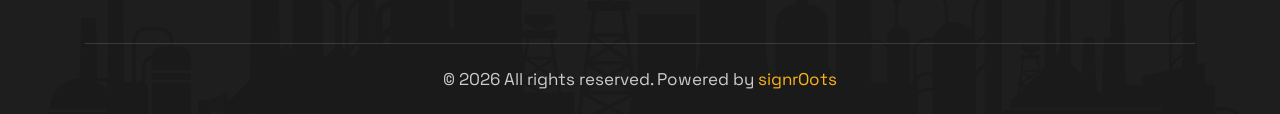
==== commit 2608fb91: "footer update" ====
--- a/Company.html
+++ b/Company.html
@@ -585,8 +585,8 @@
                             <h5 class="rs-footer-widget-title" style="color: #cbcccd;">Useful Links</h5>
                             <div class="rs-footer-widget-content">
                                 <ul class="rs-footer-widget-links has-theme-orange" style="list-style: none; padding: 0; margin: 0;">
+                                    <li><a href="industrial-trading.html" style="color: #cbcccd; text-decoration: none;">Industrial Trading</a></li>
                                     <li><a href="Company.html" style="color: #cbcccd; text-decoration: none;">Company</a></li>
-                                    <li><a href="industrial-trading.html" style="color: #cbcccd; text-decoration: none;">Industrial Trading</a></li>
                                    <li><a href="services.html" style="color: #cbcccd; text-decoration: none;">Services</a></li>
                                     <li><a href="contact.html" style="color: #cbcccd; text-decoration: none;">Contact</a></li>
                                 </ul>
--- a/assets/css/main.css
+++ b/assets/css/main.css
@@ -5071,7 +5071,7 @@
   }
 }
 .rs-brand-three .rs-brand-item {
-  background: var(--rs-white);
+  background:none;
   display: flex;
   align-items: center;
   justify-content: center;
@@ -27040,3 +27040,54 @@
     display: inline-block; /* ensures margin works properly */
     margin-top: 30px;      /* adjust spacing above the title */
 }
+
+/* Remove extra space by default */
+.rs-services-tab-content-wrapper {
+    margin-bottom: 0;
+}
+
+/* Add space ONLY for Exotic Alloy tab */
+#pills-item-two .rs-services-tab-content-wrapper {
+    margin-bottom: 60px;
+}
+
+/* Ensure images stretch correctly */
+.object-fit-cover {
+    object-fit: cover;
+}
+.rs-category-area {
+    position: relative;
+    padding: 100px 0;
+}
+
+.rs-category-bg-thumb {
+    position: absolute;
+    inset: 0;
+    background-size: cover;
+    background-position: center;
+    opacity: 0.08;
+    z-index: -1;
+}
+
+.rs-category-item {
+    background: #fff;
+    padding: 40px 30px;
+    text-align: center;
+    border-radius: 12px;
+    transition: all 0.3s ease;
+    height: 100%;
+}
+
+.rs-category-item:hover {
+    transform: translateY(-6px);
+}
+
+.rs-category-icon {
+    color: var(--theme-orange, #f57c00);
+    margin-bottom: 15px;
+}
+
+.rs-category-title {
+    font-size: 18px;
+    font-weight: 600;
+}
